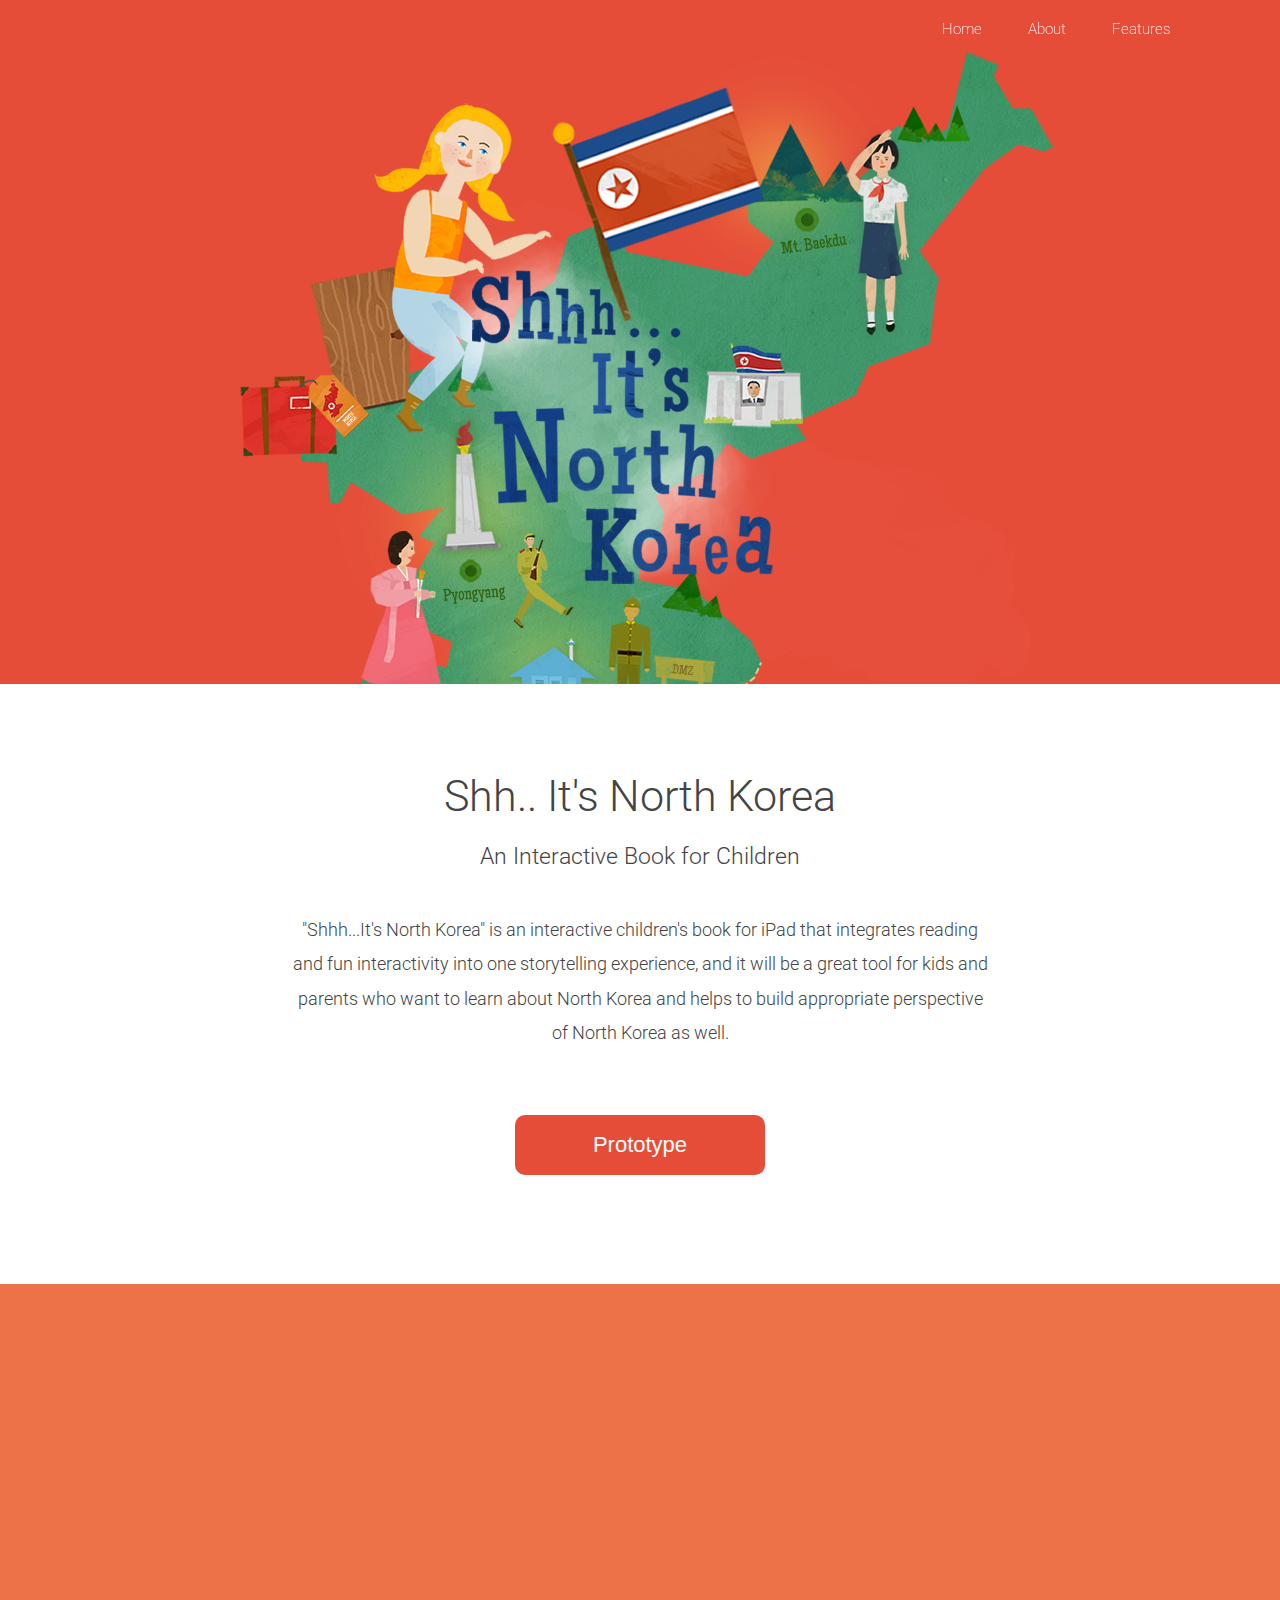
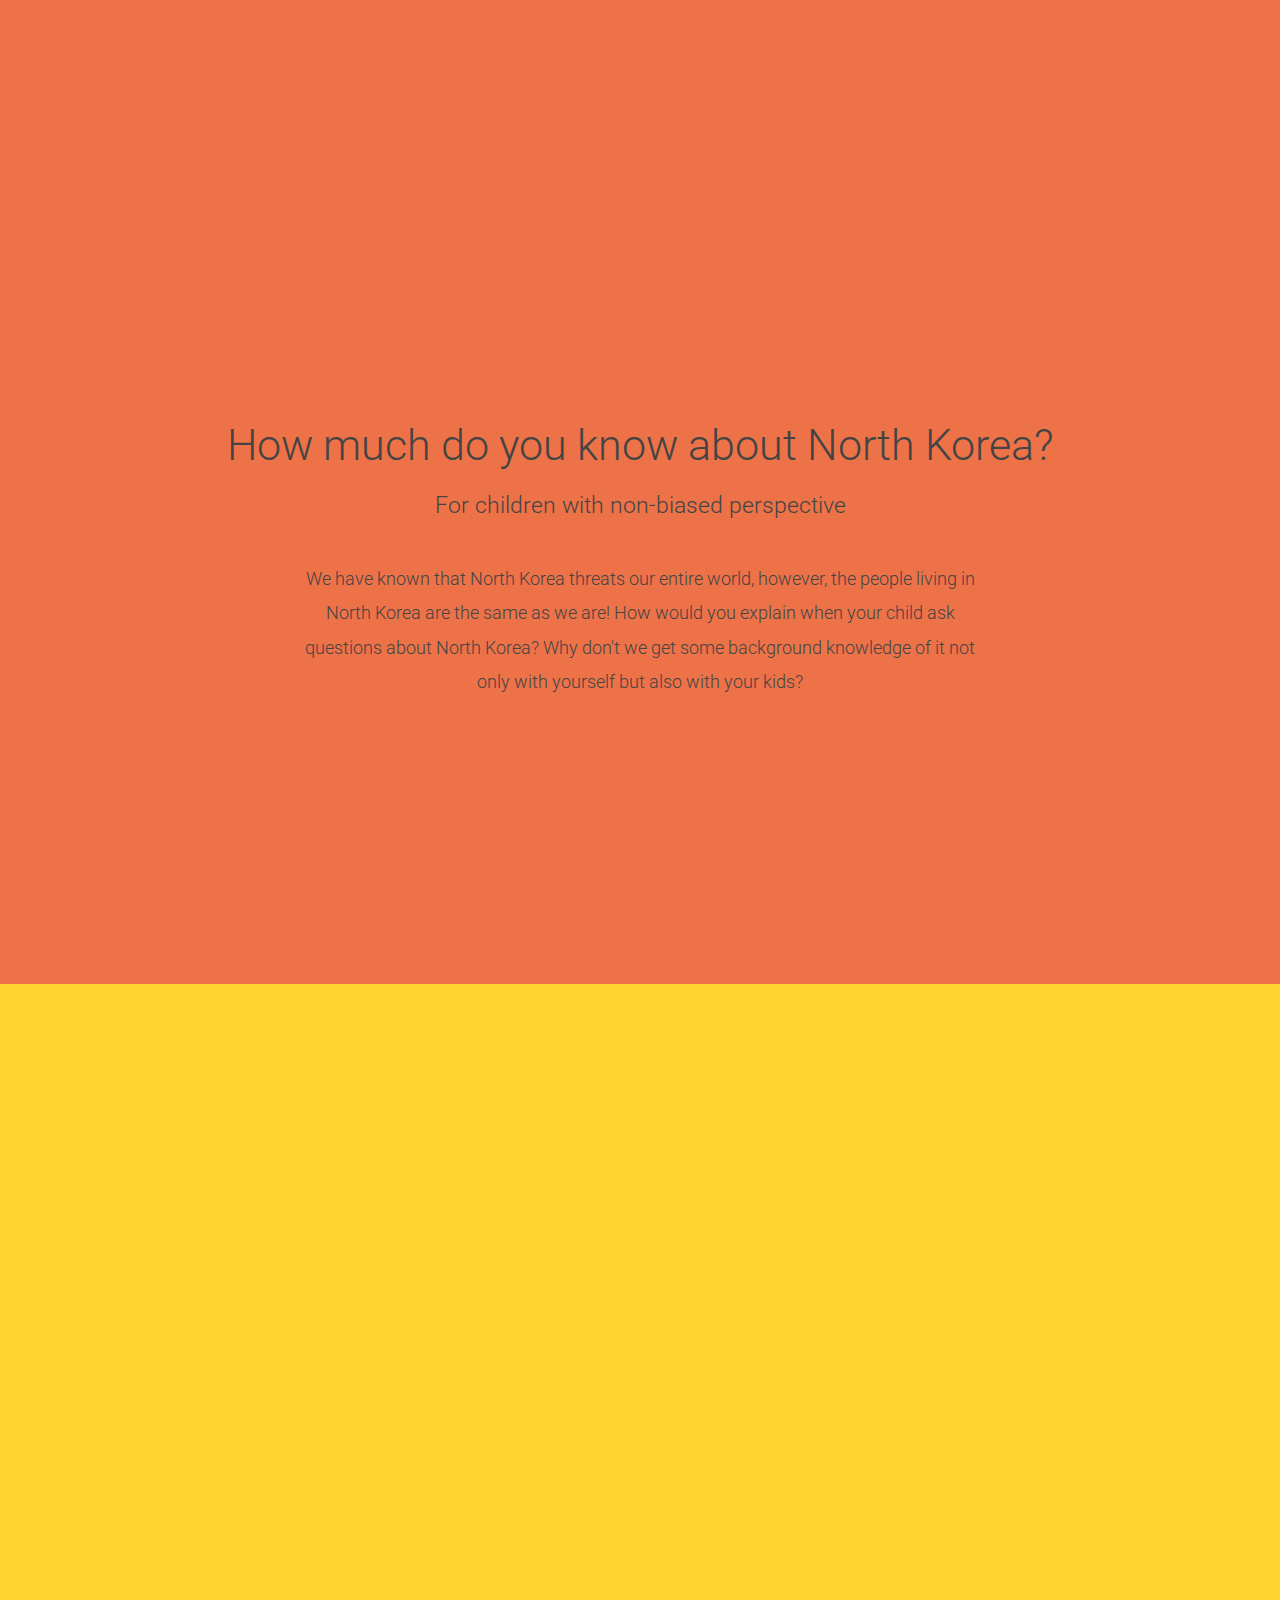
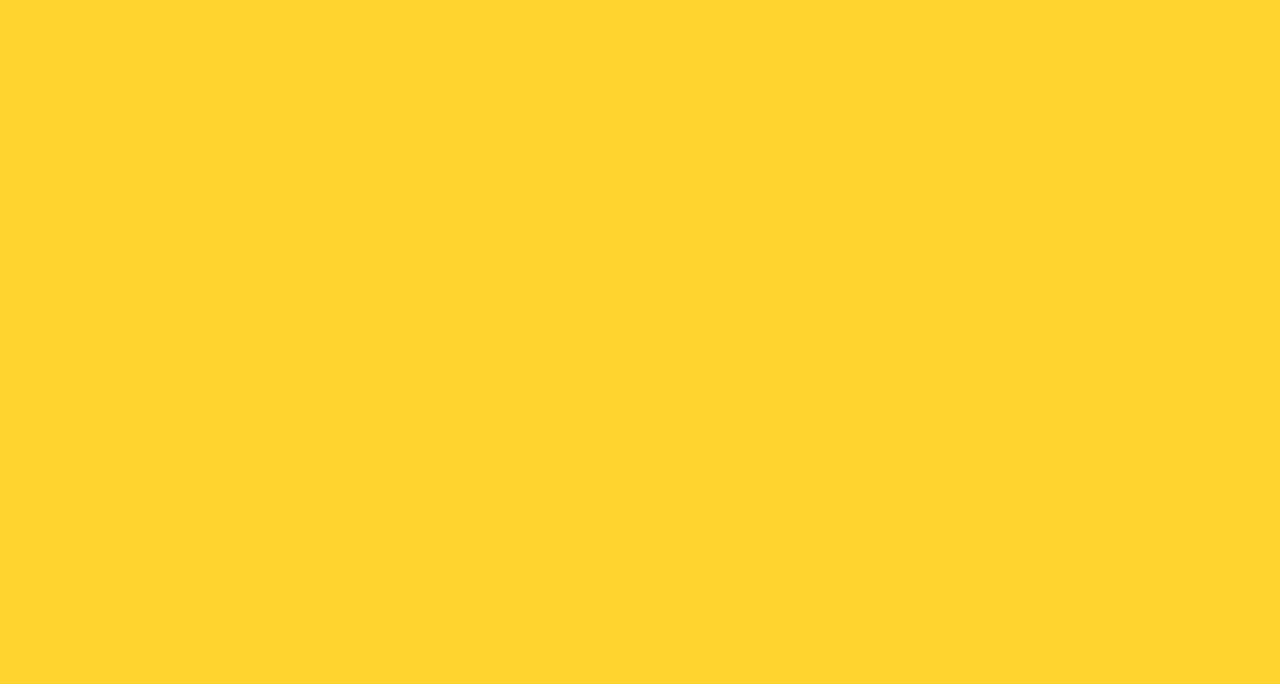
==== index.html @ fdc4f8d3 "Add files via upload" ====
<!doctype html>
<html>
<head>
<meta charset="UTF-8">
<title>Untitled Document</title>
<link rel="stylesheet" href="style.css">
<link href="https://fonts.googleapis.com/css?family=Roboto:100,200,300,400" rel="stylesheet">
<script type="text/javascript" src="jquery-1.10.2.min.js"></script>

<script type="text/javascript">
	$(function(){
		
			$(".mainnav").click(function(){
				event.preventDefault();
				
				var scroll = $($(this).attr("href")).offset().top - 0;
				 $("html, body").animate({scrollTop:scroll},1000);
				 //console.log($(this).attr("href"));
				 //console.log(  $($(this).attr("href")).offset().top );
				 
				 $(".mainnav").removeClass("selected");
				 $(this).addClass("selected");
					
				});//main nav function
				
			$(".returntotop").click(function(){
					event.preventDefault();
					$("html, body").animate({scrollTop:0},1000);
						
				$(".mainnav").removeClass("selected");
				$(".mainnav").eq(0).addClass("selected");
					});//end of return to top
				
		});//document ready function
		

</script>
</head>

<body>
<div id="wrapper">
			<nav>
            		<ul>	
                    	<li><a href="#page1" id="home" class="mainnav">Home</a></li>
                        <li><a href="#page2" class="mainnav">About</a></li>
                        <li><a href="#page3" class="mainnav">Features</a></li>
                    </ul>
            </nav>
          
            <div id="page1">
            <div class="maincontainer">
            	<img src="images/main.png">
	         </div><!--maincontainer-->
	         <div class="container">
					<p class="headline">Shh.. It's North Korea</p>
					<p class="subtitle">An Interactive Book for Children</p>
					<p class="content">
						"Shhh...It's North Korea" is an interactive children's book for iPad that integrates reading and fun interactivity into one storytelling experience, and it will be a great tool for kids and parents who want to learn about North Korea and helps to build appropriate perspective of North Korea as well.
					</p>
					<button class="button">
					<span>Prototype</span>
					</button>
			    </div><!--container-->
            </div><!--page1-->
            
            <div id="page2">
            <div class="maincontainer">
            </div><!--maincontainer-->
            <div class="container">
					<p class="headline">How much do you know about North Korea?</p>
					<p class="subtitle">For children with non-biased perspective</p>
					<p class="content">
						We have known that North Korea threats our entire world, however, the people living in North Korea are the same as we are! How would you explain when your child ask questions about North Korea?
						Why don't we get some background knowledge of it not only with yourself but also with your kids?
					</p>
			</div><!--container-->		
            </div><!--page2-->
       
            <div id="page3">
		    </div><!--page3-->
		    
		 
			

</div><!--wrapper-->

</body>
</html>
---- style.css ----
body{
	margin:0;
	padding:0;
	margin-top:-16px;
	font-family: 'Roboto', sans-serif;
	color:#444;

}
#page1{
	position:relative;
	width:100%;
	height:1300px;
	background-color:#FFF;
	padding:0px;
}
#page2{
	position:relative;
	width:100%;
	height:1300px;
	padding:0px;
}		
#page3{
	position:relative;
	max-width:100%;
	height:1300px;
	background-color:#FFD42E;
	padding:0px;
}	
nav{
	position:fixed;
	z-index: 100;
	top:15px;
	width:330px;
	height:30px;
	right:5%;	
}		
li{
 	display:inline;
 	float:left;
 	padding:8px; 
 	margin-right:10px;
 	margin-left:20px;
}
#home{
	margin-left:-12px;
}
li a{
	text-decoration:none; 
	color:#FFF;
	display:block;
	font-size:15px;
	font-weight:200; 
}
li a:hover{
	color:#333;
}
ul{
	margin-top:-3px;
	position:fixed;
}
.headline{
	font-size:43px;
	font-weight:300; 
	margin-bottom:0;
}
.subtitle{
	font-size:23px;
	margin-top:15px;
	margin-bottom:40px;
	font-weight:300; 
}
.maincontainer{	
	position:absolute;
	width:100%;
	height:700px;
	background-color:#E54D39; 
    margin: 0 auto;
}
.maincontainer img{
	max-width:850px;
	position:relative;
	bottom:-52px;
	display: block;
    margin-left: auto;
    margin-right: auto;
}
#page2 .maincontainer{
	background-color:#ed7248; 
	height:1300px;
	color:#222222;
}
.container{
	position:absolute;
	display:block;
	width:100%;
	bottom:8%;
	text-align:center; 
	margin-left:auto;
    margin-right:auto;
    line-height: 1.4;
	-webkit-animation: opac 1.5s;
    animation: opac 1.5s
}
#page2 .container{
	bottom:20%;
}
/*from universidad*/
@-webkit-keyframes opac {
    from {
        opacity: 0
    }
    to {
        opacity: 1
    }
}
@keyframes opac {
    from {
        opacity: 0
    }
    to {
        opacity: 1
    }
}
/*transition from universidad*/
.content{
	line-height:1.9;
	font-size:18px;
	font-weight:lighter;
	margin:0 auto;
	padding:0 auto;
	margin-top:30px;
	margin-bottom:25px;
	max-width:700px;
	font-weight:300; 
}
.button {
  display:inline-block;
  background-color:#E54D39;
  border-radius:10px;
  border:none;
  color:#FFFFFF;
  text-align:center;
  font-size:22px;
  padding:8px;
  width:250px;
  height:60px;
  cursor:pointer;
  margin:5px;
  margin-top:40px;
  font-weight:100; 
}
.button:hover {background-color:#CF4230}

/*hover from w3s*/

@media (max-width: 768px){
	.container{
	bottom:13%;
	}
	.content{ 
	margin-top:40px;
	max-width:550px;
	}
	.maincontainer{	
	position:absolute;
	width:100%;
	height:600px;
	}
	.maincontainer img{
	max-width:650px;
	position:relative;
	bottom:-104px;
	}

@media (max-width: 400px){
	.container{
	bottom:11%;
	max-width:350px;
	margin-left:20px;
	}
	.content{ 
	margin-top:40px;
	font-size:15px;
	}
	.maincontainer{	
	position:absolute;
	width:100%;
	height:400px;
	}
	.maincontainer img{
	max-width:400px;
	position:relative;
	bottom:-95px;
	}
	.headline{
	font-size:30px;
	margin-bottom:0;
	}
	.subtitle{
	font-size:20px;
	margin-bottom:40px; 
	}
	.button {
	margin-top:60px;
	width:330px;	
	}
	nav{
	border:none;
	border-bottom:solid white 1px; 
	margin-right:10px;
	}
	#page1, #page2, #page3{
	height:1000px;
	}
	li a{
	font-size:13px;	
	}	
	
}
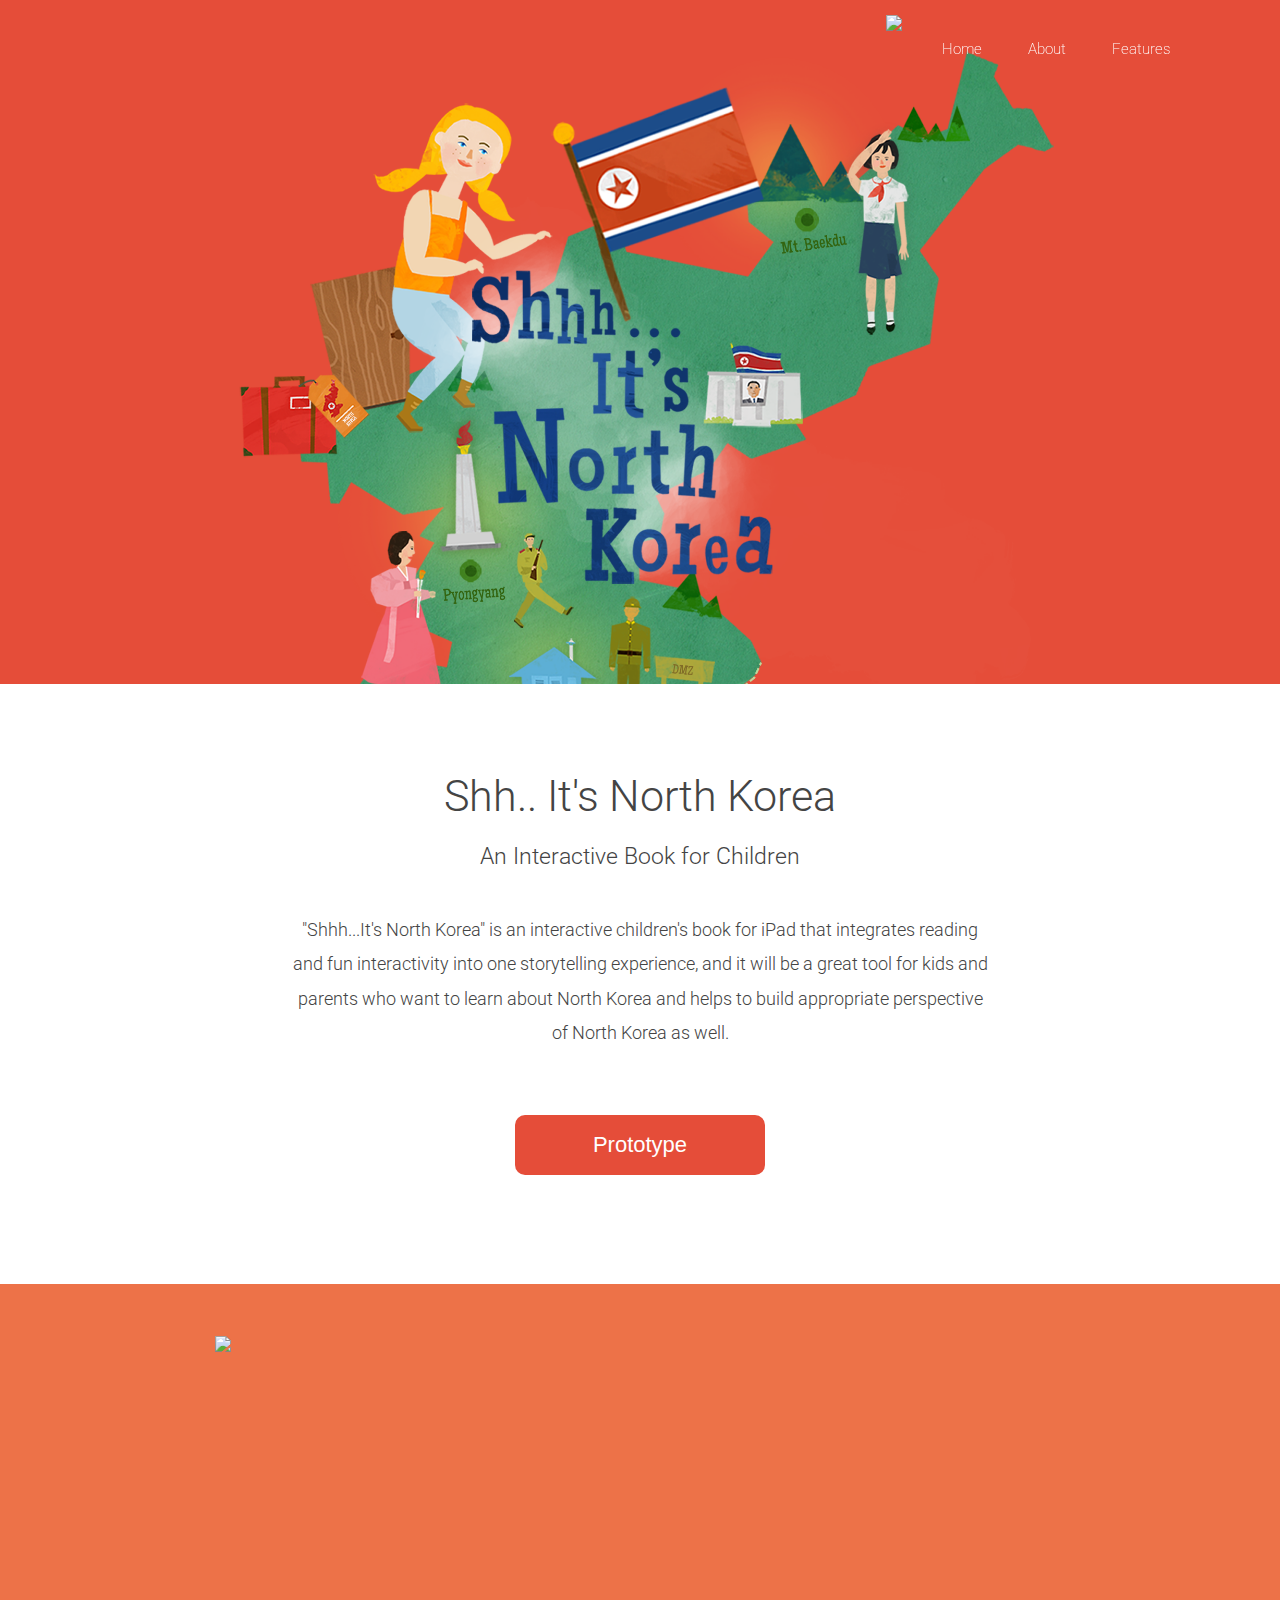
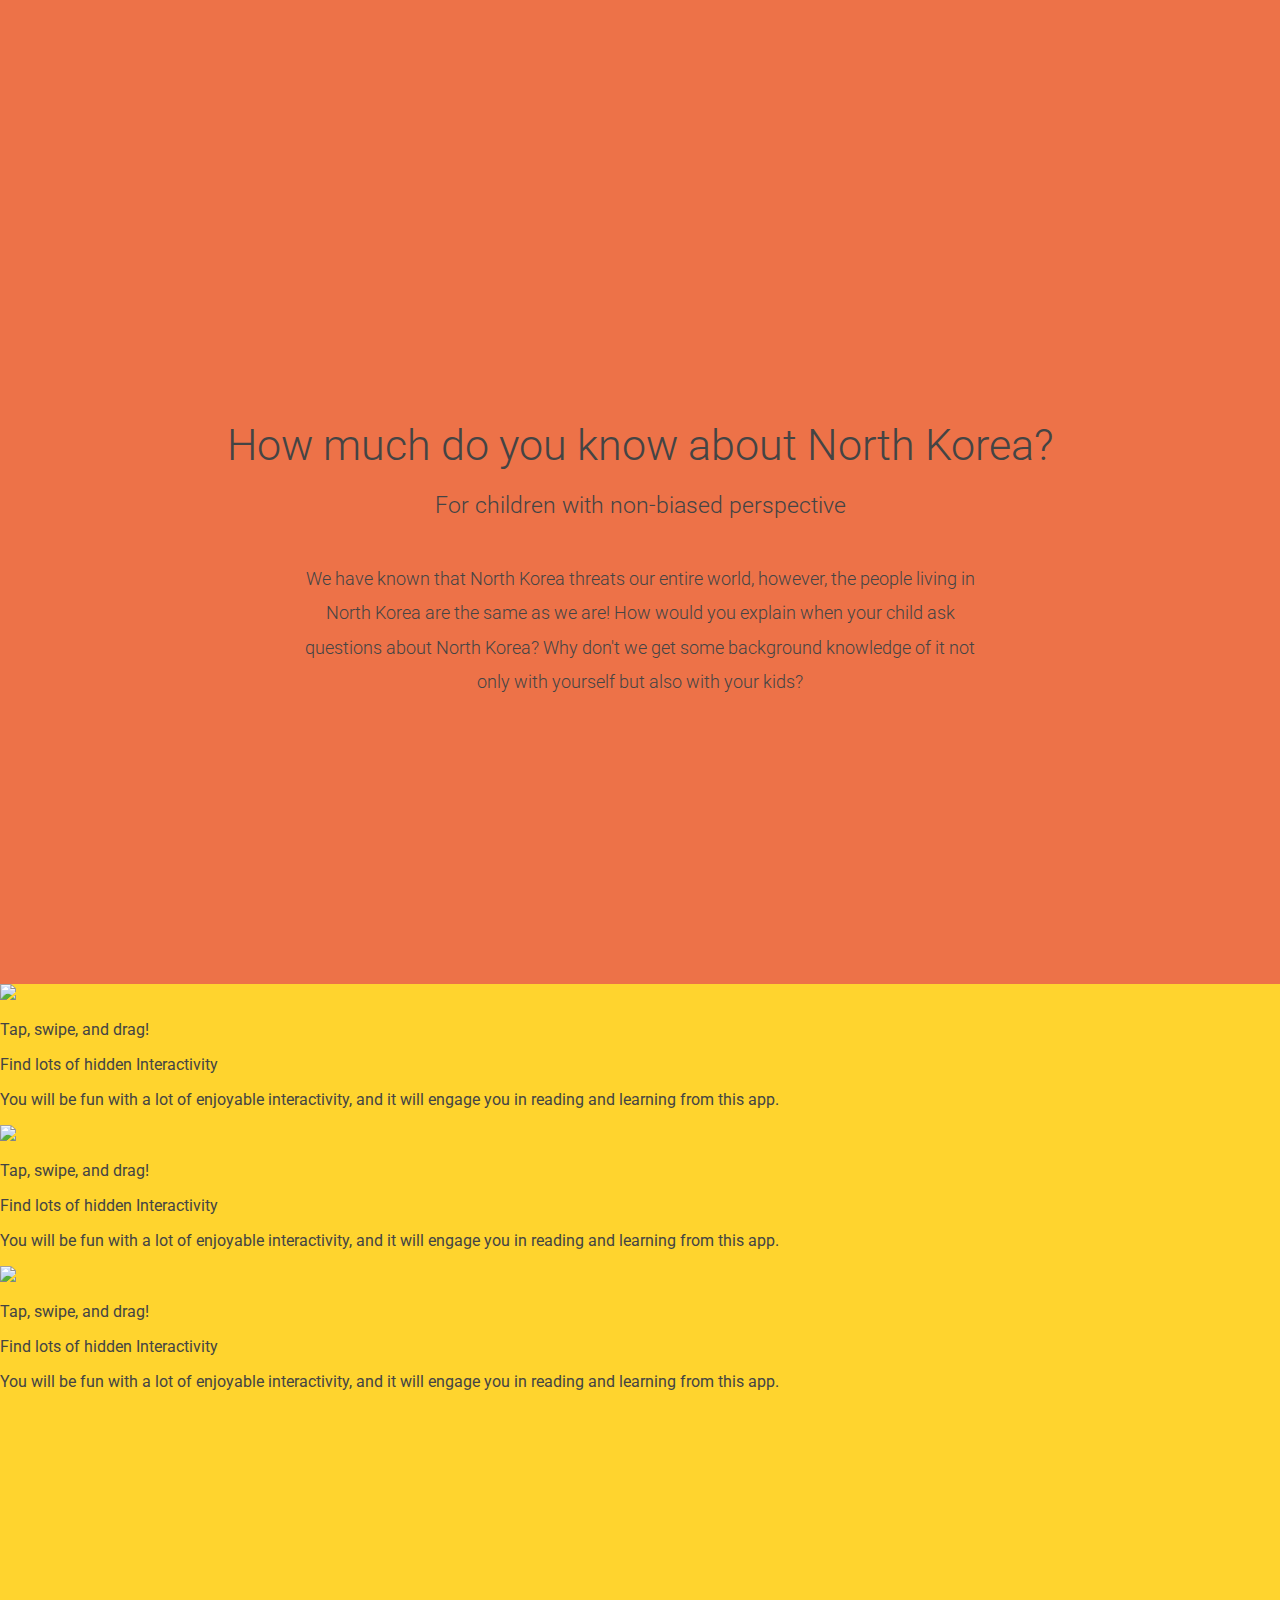
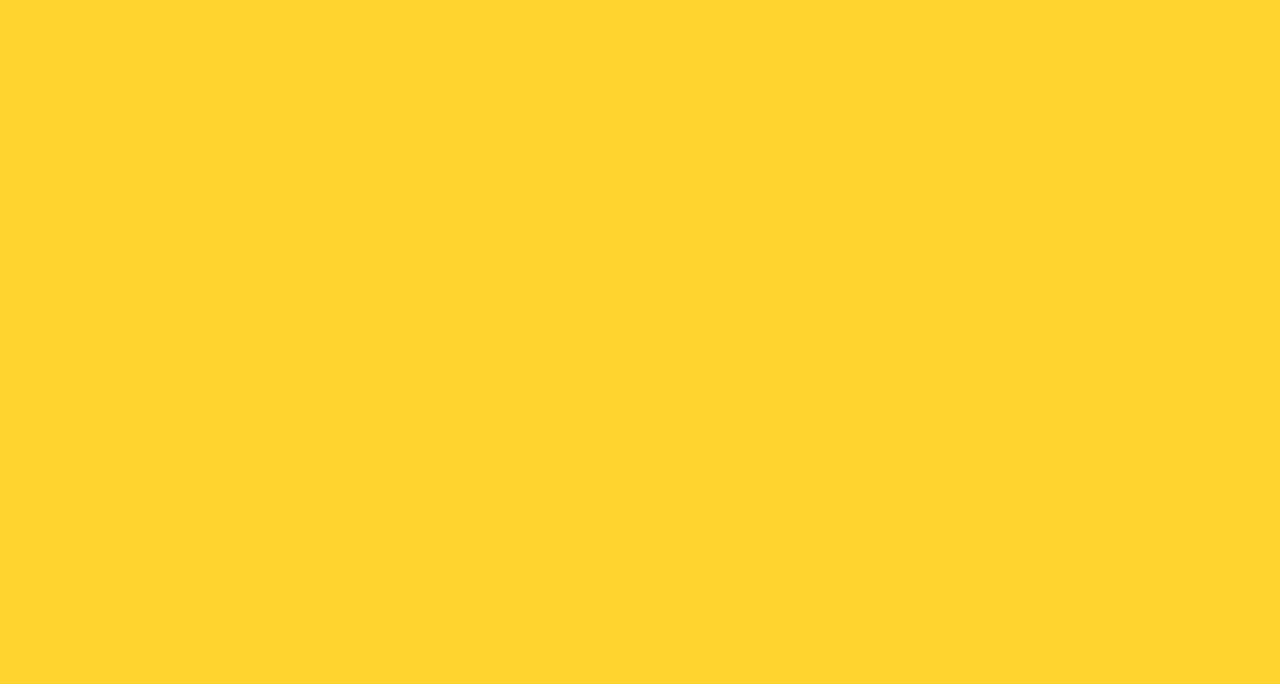
==== commit b3bdc181: "Update" ====
--- a/index.html
+++ b/index.html
@@ -2,49 +2,27 @@
 <html>
 <head>
 <meta charset="UTF-8">
-<title>Untitled Document</title>
+<title>Shh..It's North Korea</title>
 <link rel="stylesheet" href="style.css">
 <link href="https://fonts.googleapis.com/css?family=Roboto:100,200,300,400" rel="stylesheet">
-<script type="text/javascript" src="jquery-1.10.2.min.js"></script>
-
-<script type="text/javascript">
-	$(function(){
-		
-			$(".mainnav").click(function(){
-				event.preventDefault();
-				
-				var scroll = $($(this).attr("href")).offset().top - 0;
-				 $("html, body").animate({scrollTop:scroll},1000);
-				 //console.log($(this).attr("href"));
-				 //console.log(  $($(this).attr("href")).offset().top );
-				 
-				 $(".mainnav").removeClass("selected");
-				 $(this).addClass("selected");
-					
-				});//main nav function
-				
-			$(".returntotop").click(function(){
-					event.preventDefault();
-					$("html, body").animate({scrollTop:0},1000);
-						
-				$(".mainnav").removeClass("selected");
-				$(".mainnav").eq(0).addClass("selected");
-					});//end of return to top
-				
-		});//document ready function
-		
-
-</script>
+<script type="text/javascript" src="jquery-1.10.2.min.js"></script>	
+<script type="text/javascript" src="script.js"></script>
 </head>
 
 <body>
 <div id="wrapper">
-			<nav>
+
+			<nav>	
+			<div id="logo">
+				<img src="logo-test.png">
+			</div><!--logo-->
+			<div id="ul">		
             		<ul>	
                     	<li><a href="#page1" id="home" class="mainnav">Home</a></li>
                         <li><a href="#page2" class="mainnav">About</a></li>
                         <li><a href="#page3" class="mainnav">Features</a></li>
                     </ul>
+            </div><!--ul-->        
             </nav>
           
             <div id="page1">
@@ -65,8 +43,9 @@
             
             <div id="page2">
             <div class="maincontainer">
+            	<img id="video-img"src="video-placeholder.png">
             </div><!--maincontainer-->
-            <div class="container">
+            <div id="page2-container" class="container">
 					<p class="headline">How much do you know about North Korea?</p>
 					<p class="subtitle">For children with non-biased perspective</p>
 					<p class="content">
@@ -77,6 +56,44 @@
             </div><!--page2-->
        
             <div id="page3">
+            <div class="container-col">
+            	<div class="leftcol">
+            		<img class="ipad-img" src="ipad_1.png">
+            	</div><!--leftcol-->
+            	<div class="rightcol">
+            		<p class="page-head">Tap, swipe, and drag!</p>	
+            		<p class="page-sub">Find lots of hidden Interactivity</p>
+            		<p class="page-p">
+						You will be fun with a lot of enjoyable interactivity, and it will engage you in reading and learning from this app.  
+					</p>
+            	</div><!--rightcol-->
+            	</div><!--container-col-->
+
+            	  <div class="container-col">
+            	<div class="leftcol">
+            		<img class="ipad-img" src="ipad_1.png">
+            	</div><!--leftcol-->
+            	<div class="rightcol">
+            		<p class="page-head">Tap, swipe, and drag!</p>	
+            		<p class="page-sub">Find lots of hidden Interactivity</p>
+            		<p class="page-p">
+						You will be fun with a lot of enjoyable interactivity, and it will engage you in reading and learning from this app.  
+					</p>
+            	</div><!--rightcol-->
+            	</div><!--container-col-->
+
+            	<div class="container-col">
+            	<div class="leftcol">
+            		<img class="ipad-img" src="ipad_1.png">
+            	</div><!--leftcol-->
+            	<div class="rightcol">
+            		<p class="page-head">Tap, swipe, and drag!</p>	
+            		<p class="page-sub">Find lots of hidden Interactivity</p>
+            		<p class="page-p">
+						You will be fun with a lot of enjoyable interactivity, and it will engage you in reading and learning from this app.  
+					</p>
+            	</div><!--rightcol-->
+            	</div><!--container-col-->	
 		    </div><!--page3-->
 		    
 		 
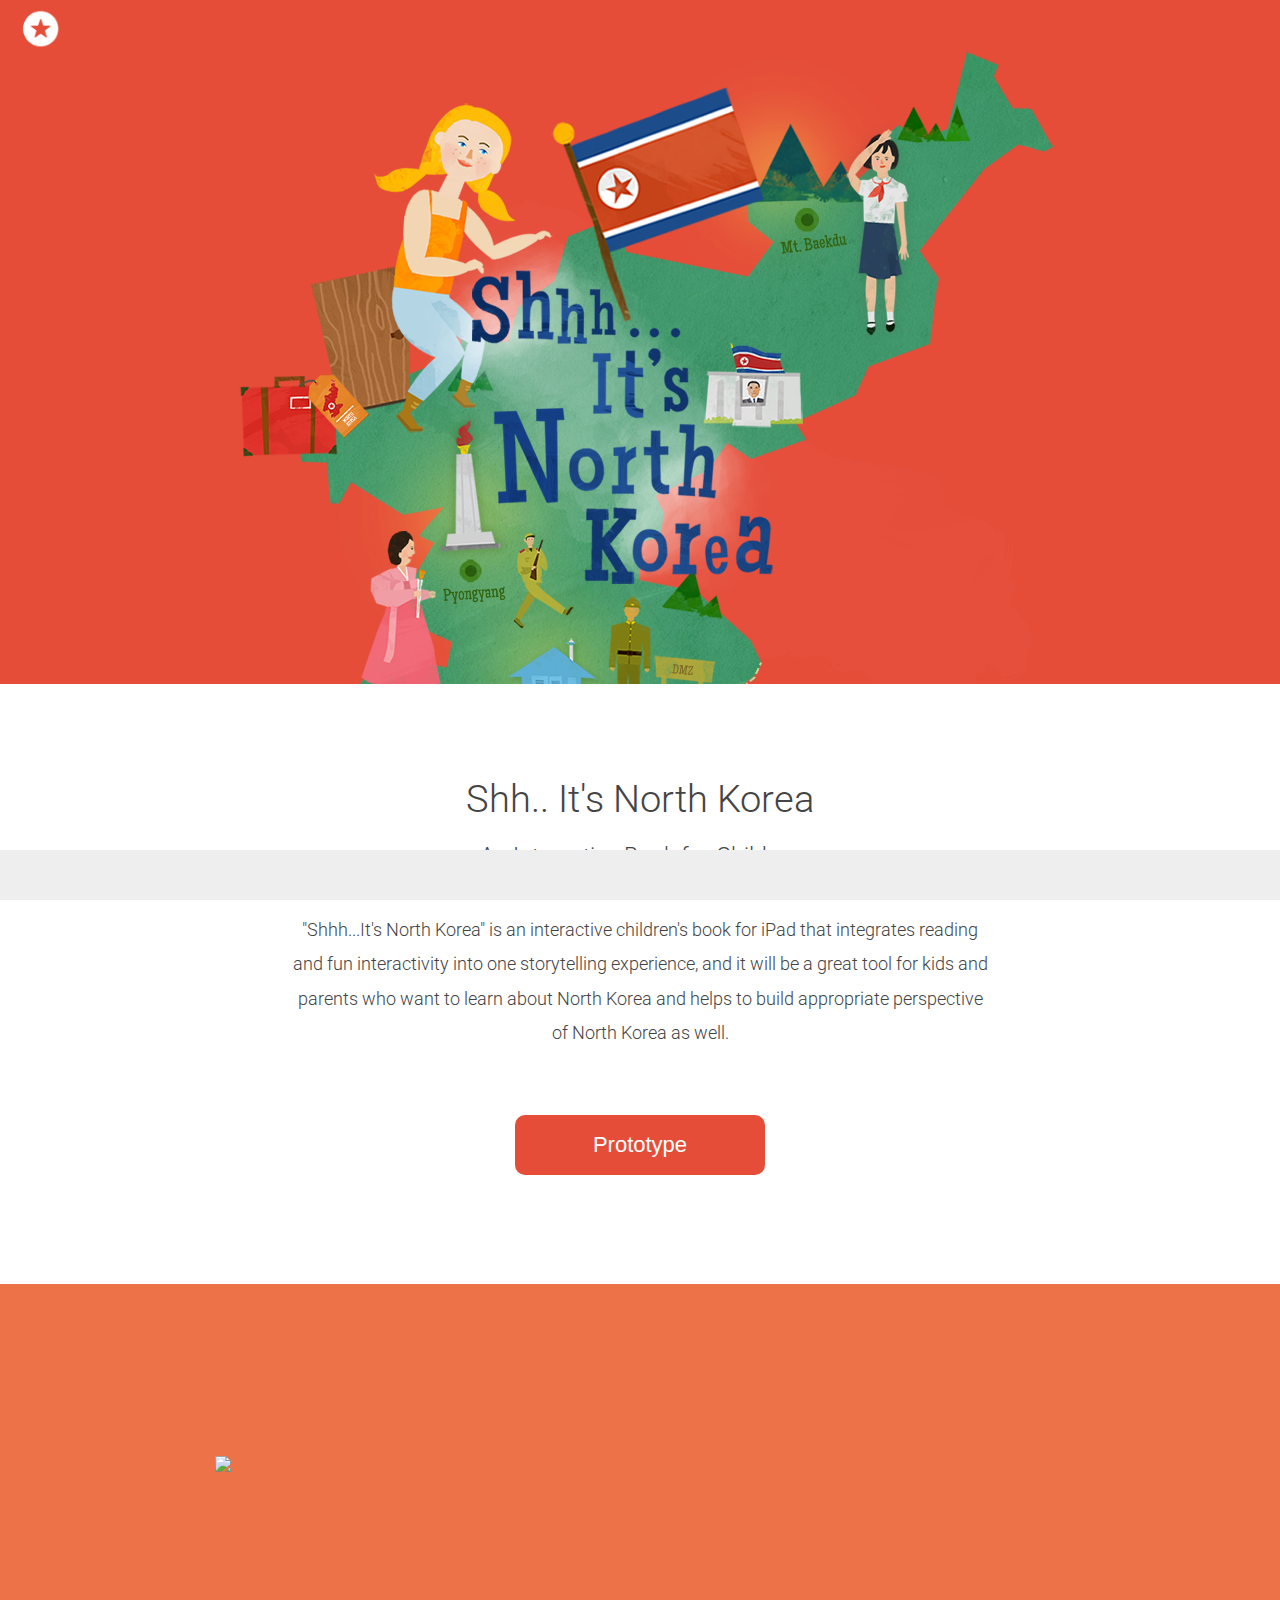
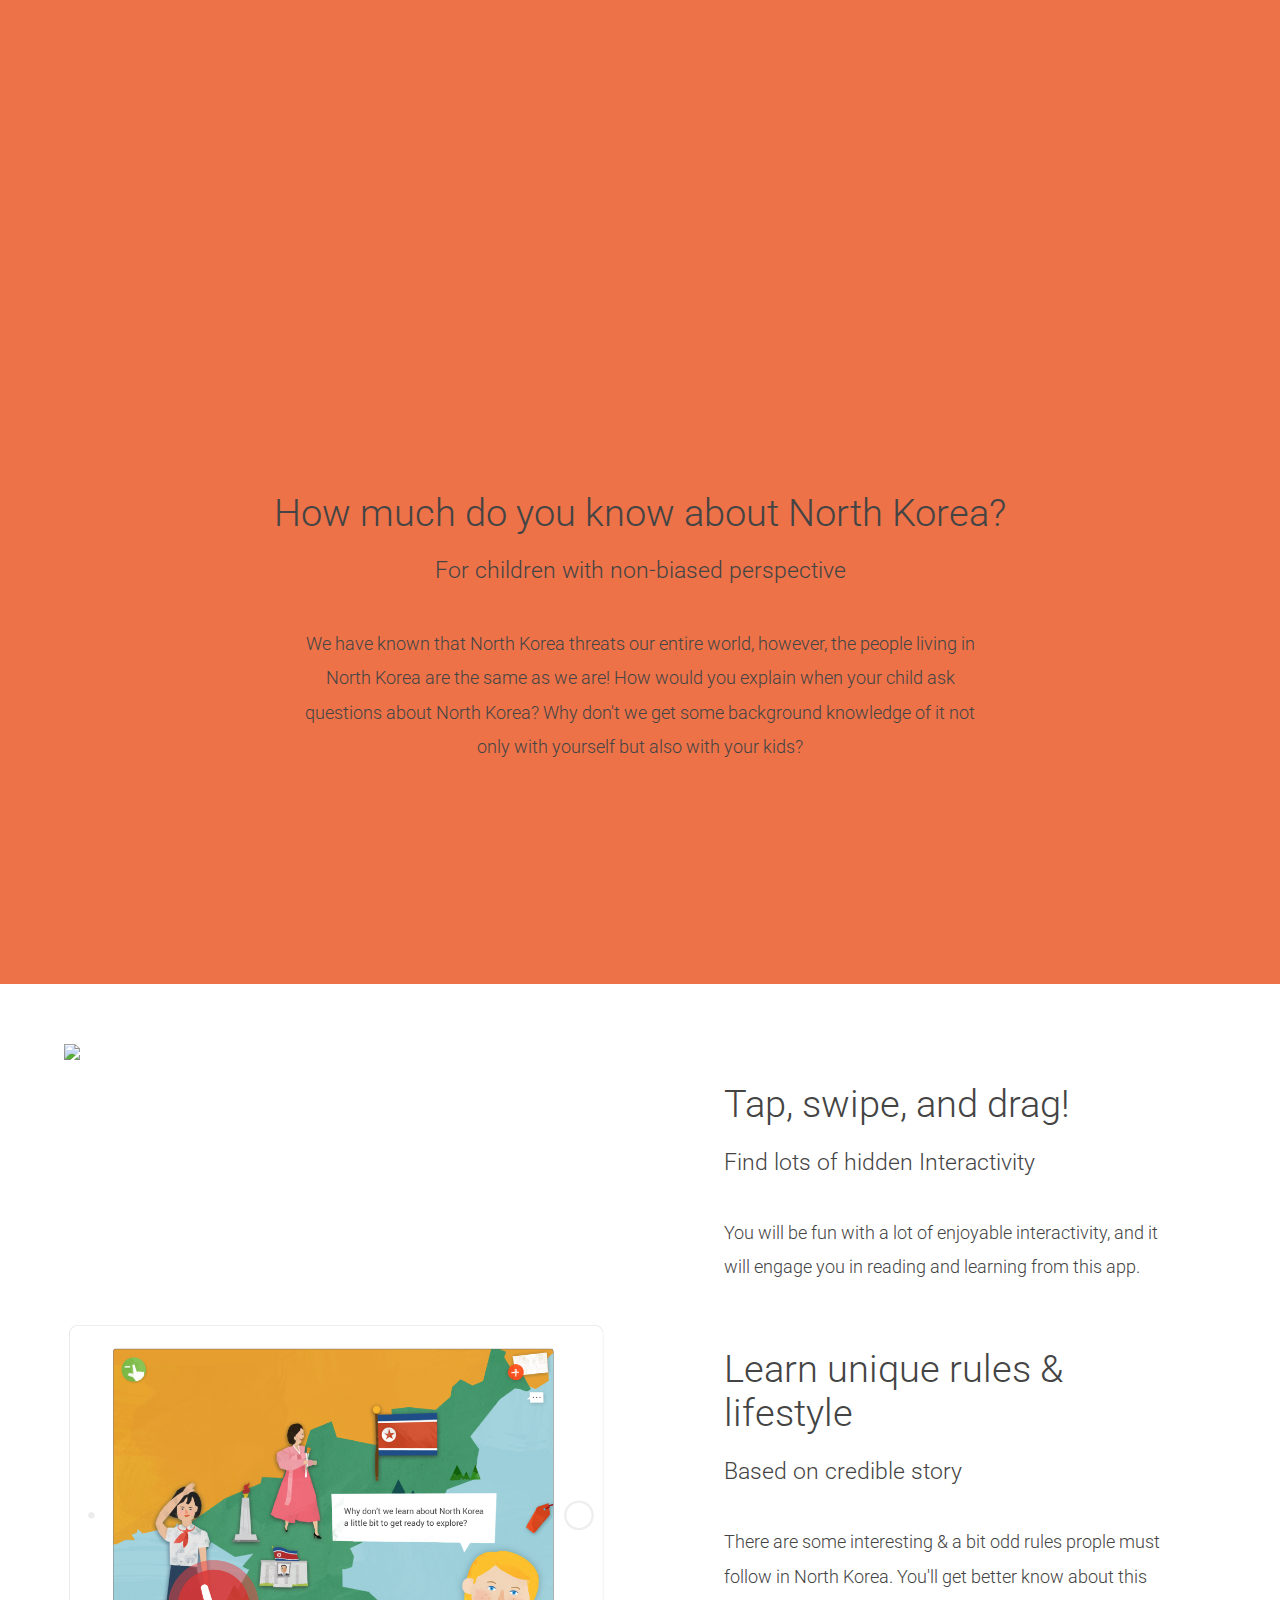
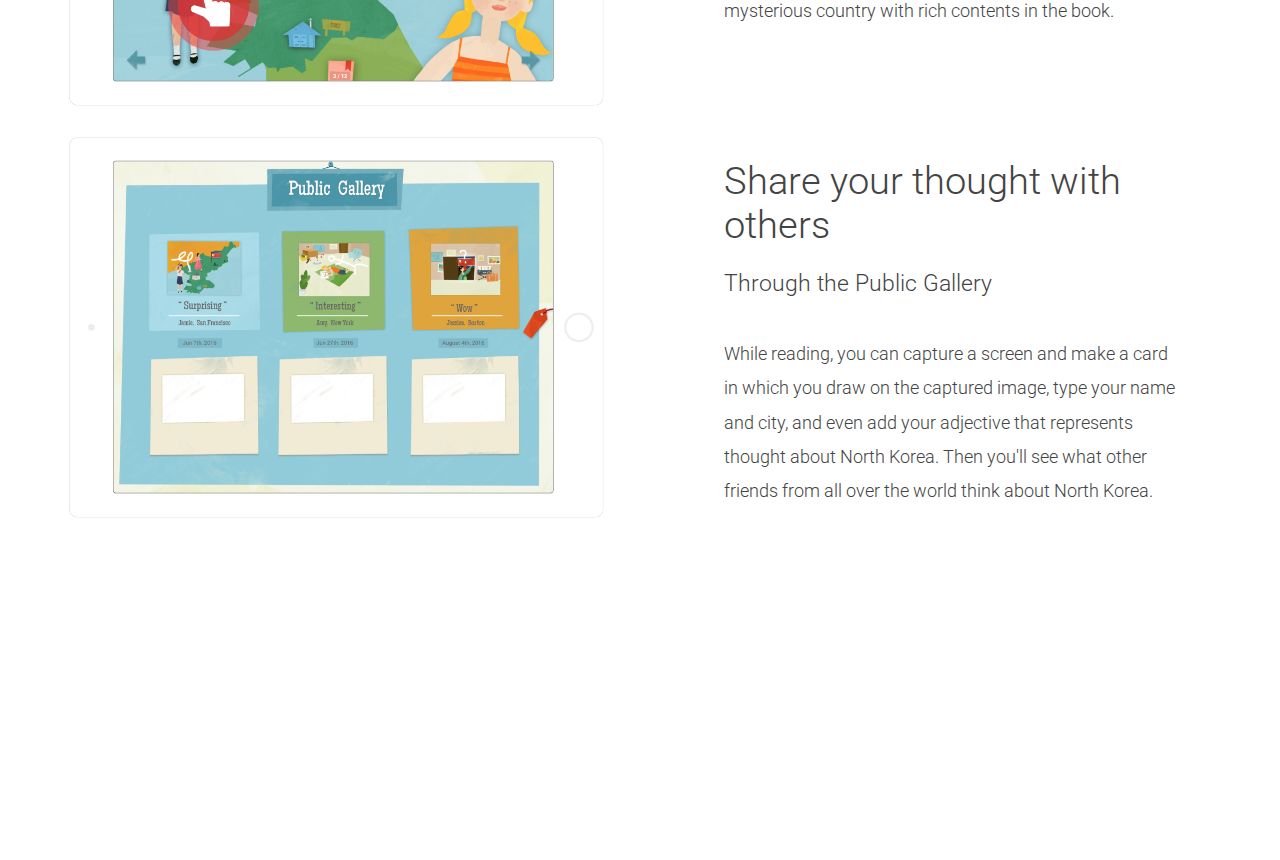
==== commit 140f14b3: "Update HTML & CSS" ====
--- a/index.html
+++ b/index.html
@@ -11,10 +11,9 @@
 
 <body>
 <div id="wrapper">
-
 			<nav>	
 			<div id="logo">
-				<img src="logo-test.png">
+				<img src="images/logo-test.png">
 			</div><!--logo-->
 			<div id="ul">		
             		<ul>	
@@ -43,7 +42,7 @@
             
             <div id="page2">
             <div class="maincontainer">
-            	<img id="video-img"src="video-placeholder.png">
+            	<img id="video-img"src="images/video-placeholder.png">
             </div><!--maincontainer-->
             <div id="page2-container" class="container">
 					<p class="headline">How much do you know about North Korea?</p>
@@ -58,7 +57,7 @@
             <div id="page3">
             <div class="container-col">
             	<div class="leftcol">
-            		<img class="ipad-img" src="ipad_1.png">
+            		<img class="ipad-img" src="images/ipad_1.png">
             	</div><!--leftcol-->
             	<div class="rightcol">
             		<p class="page-head">Tap, swipe, and drag!</p>	
@@ -71,31 +70,33 @@
 
             	  <div class="container-col">
             	<div class="leftcol">
-            		<img class="ipad-img" src="ipad_1.png">
+            		<img class="ipad-img" src="images/ipad_2.png">
             	</div><!--leftcol-->
             	<div class="rightcol">
-            		<p class="page-head">Tap, swipe, and drag!</p>	
-            		<p class="page-sub">Find lots of hidden Interactivity</p>
+            		<p class="page-head">Learn unique rules &amp; lifestyle</p>	
+            		<p class="page-sub">Based on credible story</p>
             		<p class="page-p">
-						You will be fun with a lot of enjoyable interactivity, and it will engage you in reading and learning from this app.  
+						There are some interesting &amp; a bit odd rules prople must follow in North Korea. You'll get better know about this mysterious country with rich contents in the book.     
 					</p>
             	</div><!--rightcol-->
             	</div><!--container-col-->
 
             	<div class="container-col">
             	<div class="leftcol">
-            		<img class="ipad-img" src="ipad_1.png">
+            		<img class="ipad-img" src="images/ipad_3.png">
             	</div><!--leftcol-->
             	<div class="rightcol">
-            		<p class="page-head">Tap, swipe, and drag!</p>	
-            		<p class="page-sub">Find lots of hidden Interactivity</p>
+            		<p class="page-head">Share your thought with others</p>	
+            		<p class="page-sub">Through the Public Gallery</p>
             		<p class="page-p">
-						You will be fun with a lot of enjoyable interactivity, and it will engage you in reading and learning from this app.  
+						While reading, you can capture a screen and make a card in which you draw on the captured image, type your name and city, and even add your adjective that represents thought about North Korea. Then you'll see what other friends from all over the world think about North Korea.   
 					</p>
             	</div><!--rightcol-->
             	</div><!--container-col-->	
 		    </div><!--page3-->
 		    
+            <footer>
+            </footer>
 		 
 			
 
--- a/style.css
+++ b/style.css
@@ -22,44 +22,58 @@
 #page3{
 	position:relative;
 	max-width:100%;
-	height:1300px;
-	background-color:#FFD42E;
+	height:1400px;
 	padding:0px;
+}
+footer{
+	width:100%;
+	height:50px;
+	position:fixed;
+	bottom:0;
+	right:0;
+	left:0;
+	display:block;
+	background-color:#eeeeee;
 }	
 nav{
 	position:fixed;
 	z-index: 100;
-	top:15px;
-	width:330px;
-	height:30px;
-	right:5%;	
+	top:0px;
+	width:100%;
+	height:60px;
 }		
 li{
- 	display:inline;
  	float:left;
- 	padding:8px; 
- 	margin-right:10px;
- 	margin-left:20px;
-}
-#home{
-	margin-left:-12px;
+ 	margin-right:20px; 
+ 	display: table-cell;
+	width: 25%;
+	text-align: center;
 }
 li a{
 	text-decoration:none; 
 	color:#FFF;
-	display:block;
-	font-size:15px;
+	font-size:18px;
 	font-weight:200; 
 }
 li a:hover{
 	color:#333;
 }
 ul{
-	margin-top:-3px;
+	width:400px;
+	float:right;
+	display:table;
+	margin-top:15px;
+}
+#ul{
+	background-color:#E54D39;
 	position:fixed;
+	z-index: 100;
+	top:0px;
+	width:100%;
+	height:60px;
 }
 .headline{
-	font-size:43px;
+	font-size:38px;
 	font-weight:300; 
 	margin-bottom:0;
 }
@@ -102,8 +116,9 @@
     animation: opac 1.5s
 }
 #page2 .container{
-	bottom:20%;
-}
+	bottom:15%;
+}
+
 /*from universidad*/
 @-webkit-keyframes opac {
     from {
@@ -122,6 +137,8 @@
     }
 }
 /*transition from universidad*/
+
+
 .content{
 	line-height:1.9;
 	font-size:18px;
@@ -150,72 +167,294 @@
   font-weight:100; 
 }
 .button:hover {background-color:#CF4230}
-
 /*hover from w3s*/
 
+#logo{
+	position:relative;
+	width:100px;
+	height:60px;
+	top:10px;
+	left:20px;
+}
+#logo img{
+	position:absolute;
+	width:40px;
+	height:auto;
+	z-index:1000; 
+}
+#video-img{
+	margin-top:120px;
+}
+.container-col{
+	width:90%;
+	height:auto;
+	margin:0 auto; 
+	margin-top:60px;
+	max-width:1200px;
+}
+.rightcol{
+	width:40%;
+	height:auto;
+	float:left;
+	margin-top:0px;
+	margin-left:-20px;
+}
+.leftcol{
+	width:59%;
+	height:auto;
+	float:left;
+	margin-right:0;
+}
+.page-p{
+	line-height:1.9;
+	font-size:18px;
+	font-weight:lighter;
+	margin-bottom:25px;
+	max-width:700px;
+	font-weight:300; 
+}
+.page-head{
+	font-size:38px;
+	font-weight:300;
+	margin-bottom:0;
+}
+.page-sub{
+	font-size:23px;
+	margin-bottom:40px;
+	font-weight:300; 
+}
+.ipad-img{
+	width:80%;
+	height:auto;
+	margin-top:0;
+}
+
+
+@media (max-width: 1170px){
+.rightcol{
+	width:40%;
+	margin-left:40px;
+	min-height:370px;
+}
+.leftcol{
+	width:50%;
+	min-height:370px;
+}
+.ipad-img{
+	width:480px;
+	height:auto;
+	margin-top:0;
+}
+.page-head{
+	font-size:33px;
+	font-weight:300;
+	margin-bottom:0;
+}
+.page-sub{
+	font-size:20px;
+	margin-bottom:40px;
+	font-weight:300; 
+}
+.page-p{
+	line-height:1.9;
+	font-size:16px;
+	margin-bottom:25px;
+	max-width:500px;
+}
+@media (max-width: 950px){
+#video-img{
+	width:800px;
+}
+.ipad-img{
+	width:100%;
+}
+.rightcol{
+	width:53%;
+}
+.leftcol{
+	width:40%;
+}	
+}
+	
 @media (max-width: 768px){
-	.container{
-	bottom:13%;
-	}
-	.content{ 
+.container{
+	bottom:6%;
+}
+.content{ 
 	margin-top:40px;
 	max-width:550px;
-	}
-	.maincontainer{	
+}
+.maincontainer{	
 	position:absolute;
 	width:100%;
 	height:600px;
-	}
-	.maincontainer img{
+}
+.maincontainer img{
 	max-width:650px;
 	position:relative;
 	bottom:-104px;
-	}
+}
+.headline{
+	font-size:33px;
+}
+.subtitle{
+	font-size:20px;
+}
+.content{
+	font-size:16px;
+}
+#page1, #page2{
+	height:1100px;
+}
+#page3{
+	height:2400px;
+}
+.container-col{
+	width:80%;
+	margin-top:0px;
+	text-align:center; 
+}
+.rightcol{
+	width:100%;
+	float:none;
+	min-height:240px;
+	padding:0px;
+	margin-left:20px;
+}
+.leftcol{
+	width:100%;
+	float:none;
+	min-height:240px;
+}
+.page-p{
+	max-width:560px;
+	font-weight:300; 
+}
+.page-head{
+	font-size:33px;
+	font-weight:300;
+	margin-bottom:0;
+}
+.page-sub{
+	font-size:20px;
+	margin-bottom:40px;
+	font-weight:300; 
+}
+.ipad-img{
+	width:100%;
+	height:auto;
+	margin-top:0;
+}
+#page2 .maincontainer{
+	height:1000px;
+}
+
+}
 
 @media (max-width: 400px){
-	.container{
+.container{
 	bottom:11%;
 	max-width:350px;
 	margin-left:20px;
-	}
-	.content{ 
+}
+.content{ 
 	margin-top:40px;
 	font-size:15px;
-	}
-	.maincontainer{	
+}
+.maincontainer{	
 	position:absolute;
 	width:100%;
 	height:400px;
-	}
-	.maincontainer img{
+}
+.maincontainer img{
 	max-width:400px;
 	position:relative;
 	bottom:-95px;
-	}
-	.headline{
+}
+.headline{
 	font-size:30px;
 	margin-bottom:0;
-	}
-	.subtitle{
-	font-size:20px;
+}
+.subtitle{
+	font-size:18px;
 	margin-bottom:40px; 
-	}
-	.button {
+}
+.button {
 	margin-top:60px;
 	width:330px;	
-	}
-	nav{
-	border:none;
-	border-bottom:solid white 1px; 
-	margin-right:10px;
-	}
-	#page1, #page2, #page3{
+}
+#page1{
 	height:1000px;
-	}
-	li a{
-	font-size:13px;	
-	}	
-	
-}
-
-
+}
+#page3{
+	height:1850px;
+}
+ul{
+	width:350px;
+	margin-left:35px;
+	float:none;
+}
+li{
+ 	margin-right:30px;
+ 	margin-top:3px; 
+	width:20%;
+}
+li a{
+	font-size:16px;
+}	
+#video-img{
+	margin-top:20px;
+	width:350px;
+}
+.ipad-img{
+	width:100%;
+}
+.rightcol{
+	width:100%;
+	margin:0;
+	height:auto;
+}
+.leftcol{
+	width:100%;
+	margin:0;
+	height:auto;
+}
+#page2{
+	height:800px;
+}
+#page2 .container{
+	bottom:50px;
+}
+#page2 .maincontainer{
+	height:800px;
+}
+.container-col{
+	width:80%;
+	height:auto; 
+	margin-top:60px;
+}
+#logo img{
+	width:30px;
+	padding:5px;
+}
+.page-p{
+	font-size:15px;
+}
+.page-head{
+	font-size:30px;
+	margin-bottom:0;
+}
+.page-sub{
+	font-size:18px;
+	margin-bottom:30px;
+	font-weight:300; 
+}
+.rightcol{
+	min-height:190px;
+}
+.leftcol{
+	min-height:190px;
+}
+}
+
+
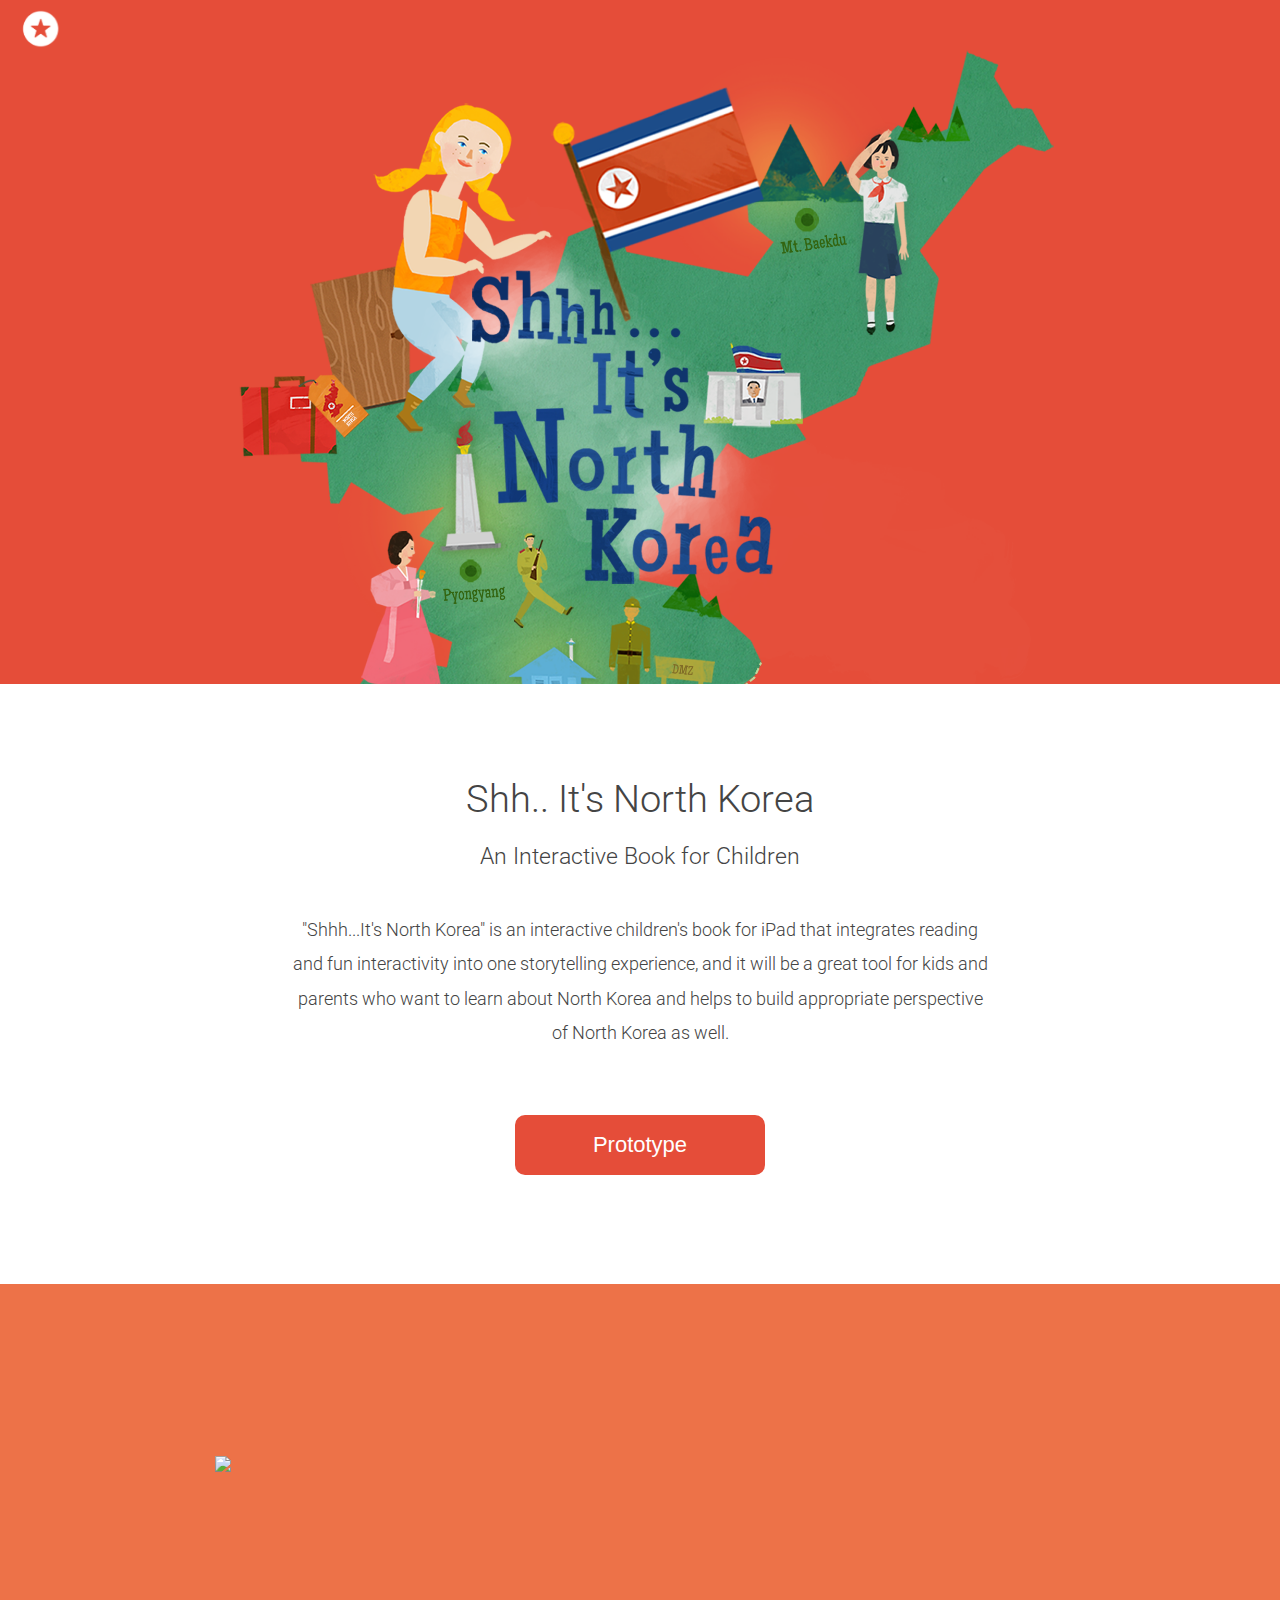
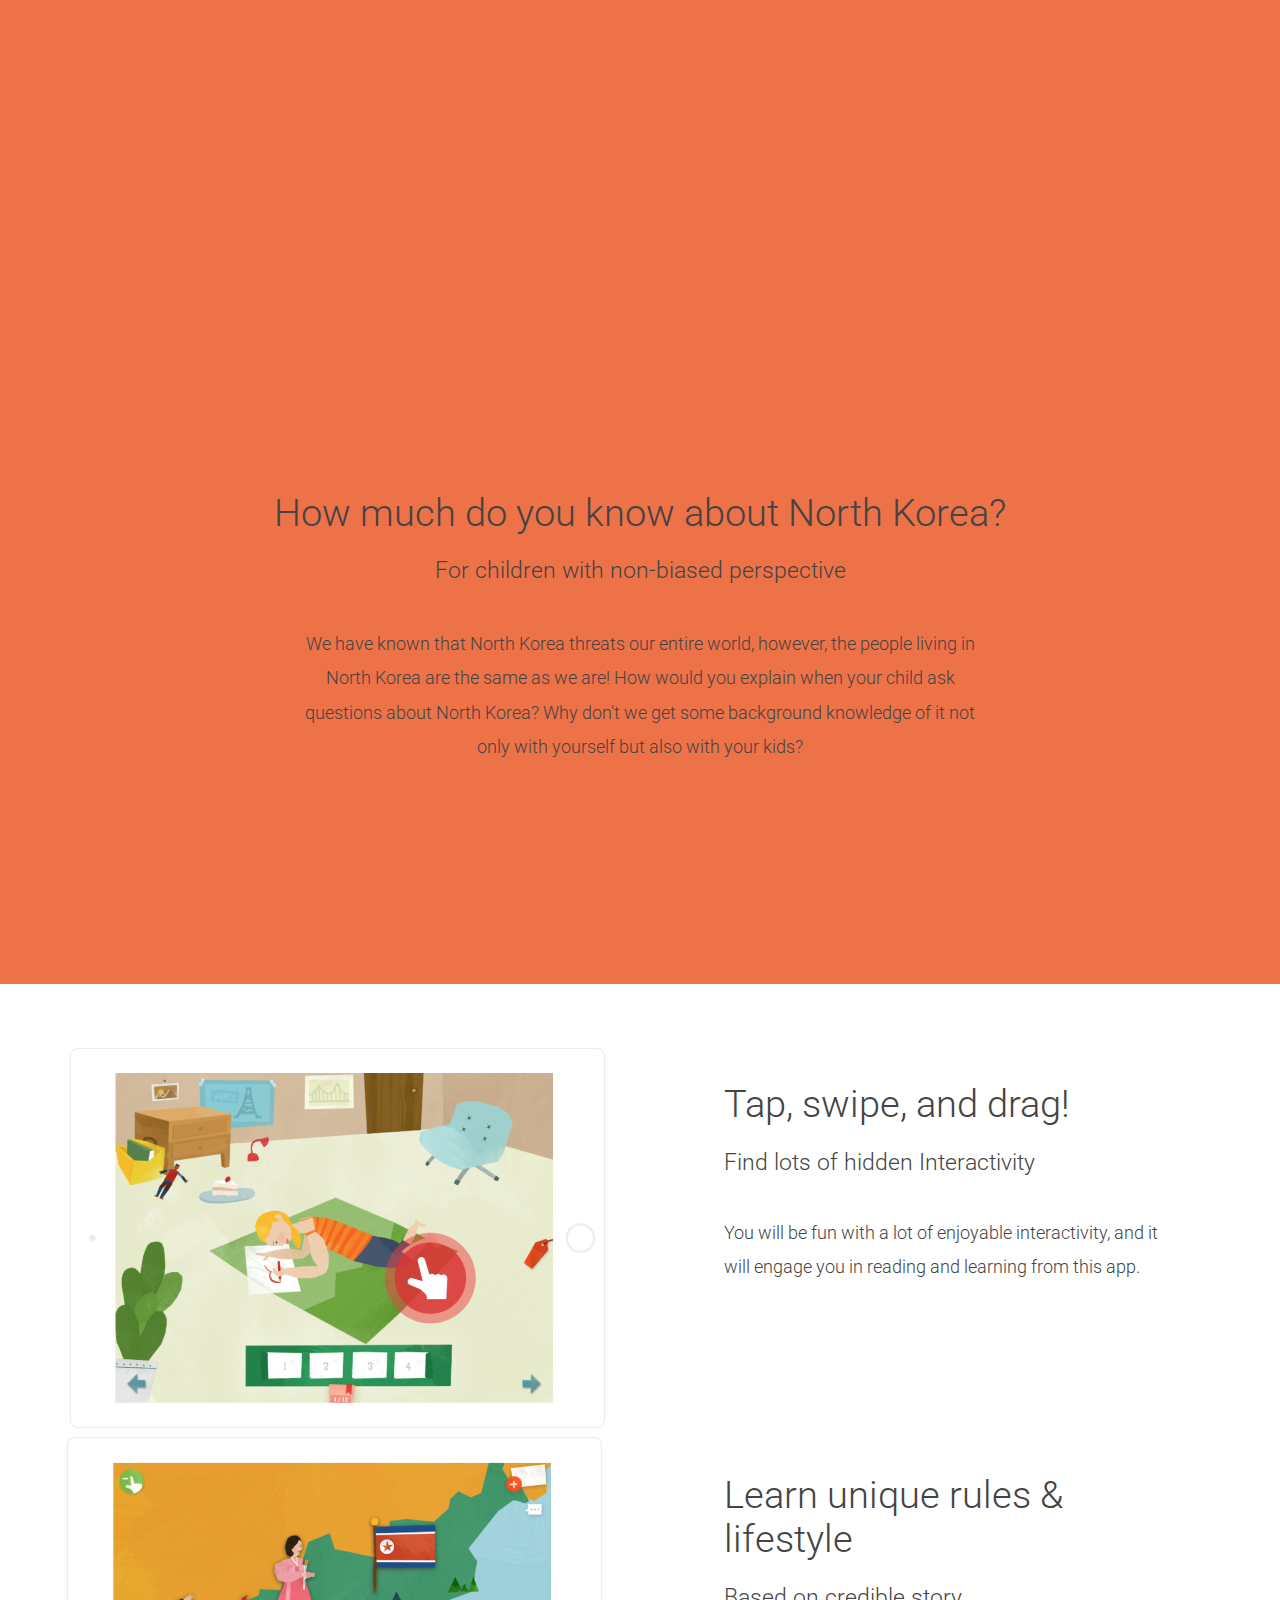
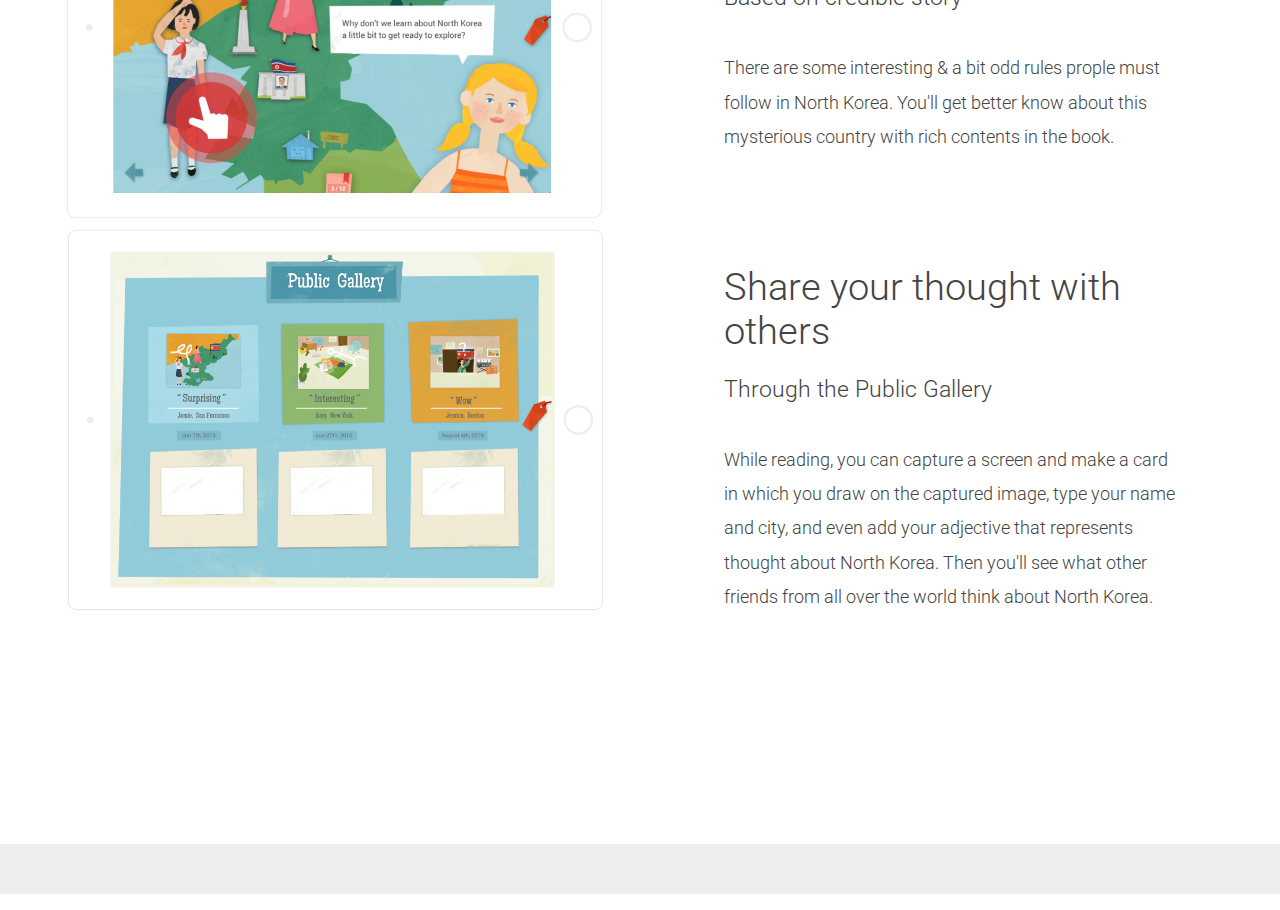
==== commit 8c5d78dc: "updates" ====
--- a/index.html
+++ b/index.html
@@ -3,14 +3,14 @@
 <head>
 <meta charset="UTF-8">
 <title>Shh..It's North Korea</title>
-<link rel="stylesheet" href="style.css">
+<link rel="stylesheet" href="css/style.css">
 <link href="https://fonts.googleapis.com/css?family=Roboto:100,200,300,400" rel="stylesheet">
-<script type="text/javascript" src="jquery-1.10.2.min.js"></script>	
-<script type="text/javascript" src="script.js"></script>
+<script type="text/javascript" src="javascript/jquery-1.10.2.min.js"></script>	
+<script type="text/javascript" src="javascript/script.js"></script>
 </head>
 
 <body>
-<div id="wrapper">
+<div class="wrapper">
 			<nav>	
 			<div id="logo">
 				<img src="images/logo-test.png">
@@ -35,7 +35,7 @@
 						"Shhh...It's North Korea" is an interactive children's book for iPad that integrates reading and fun interactivity into one storytelling experience, and it will be a great tool for kids and parents who want to learn about North Korea and helps to build appropriate perspective of North Korea as well.
 					</p>
 					<button class="button">
-					<span>Prototype</span>
+					<a href="proto.html">Prototype</a>
 					</button>
 			    </div><!--container-->
             </div><!--page1-->
--- a/css/style.css
+++ b/css/style.css
@@ -0,0 +1,464 @@
+body{
+	height:auto;
+	margin:0;
+	padding:0;
+	margin-top:-16px;
+	font-family: 'Roboto', sans-serif;
+	color:#444;
+
+}
+#page1{
+	position:relative;
+	width:100%;
+	height:1300px;
+	background-color:#FFF;
+	padding:0px;
+}
+#page2{
+	position:relative;
+	width:100%;
+	height:1300px;
+	padding:0px;
+}		
+#page3{
+	position:relative;
+	max-width:100%;
+	height:1400px;
+	padding:0px;
+}
+footer{
+	width:100%;
+	height:50px;
+	position:relative;
+	bottom:0;
+	right:0;
+	left:0;
+	display:block;
+	background-color:#eeeeee;
+}	
+nav{
+	position:fixed;
+	z-index: 100;
+	top:0px;
+	width:100%;
+	height:60px;
+}		
+li{
+ 	float:left;
+ 	margin-right:20px; 
+ 	display: table-cell;
+	width: 25%;
+	text-align: center;
+}
+li a{
+	text-decoration:none; 
+	color:#FFF;
+	font-size:18px;
+	font-weight:200; 
+}
+li a:hover{
+	color:#333;
+}
+ul{
+	width:400px;
+	float:right;
+	display:table;
+	margin-top:15px;
+}
+#ul{
+	background-color:#E54D39;
+	position:fixed;
+	z-index: 100;
+	top:0px;
+	width:100%;
+	height:60px;
+}
+.headline{
+	font-size:38px;
+	font-weight:300; 
+	margin-bottom:0;
+}
+.subtitle{
+	font-size:23px;
+	margin-top:15px;
+	margin-bottom:40px;
+	font-weight:300; 
+}
+.maincontainer{	
+	position:absolute;
+	width:100%;
+	height:700px;
+	background-color:#E54D39; 
+    margin: 0 auto;
+}
+.maincontainer img{
+	max-width:850px;
+	position:relative;
+	bottom:-52px;
+	display: block;
+    margin-left: auto;
+    margin-right: auto;
+}
+#page2 .maincontainer{
+	background-color:#ed7248; 
+	height:1300px;
+	color:#222222;
+}
+.container{
+	position:absolute;
+	display:block;
+	width:100%;
+	bottom:8%;
+	text-align:center; 
+	margin-left:auto;
+    margin-right:auto;
+    line-height: 1.4;
+	-webkit-animation: opac 1.5s;
+    animation: opac 1.5s
+}
+#page2 .container{
+	bottom:15%;
+}
+
+/*from universidad*/
+@-webkit-keyframes opac {
+    from {
+        opacity: 0
+    }
+    to {
+        opacity: 1
+    }
+}
+@keyframes opac {
+    from {
+        opacity: 0
+    }
+    to {
+        opacity: 1
+    }
+}
+/*transition from universidad*/
+
+
+.content{
+	line-height:1.9;
+	font-size:18px;
+	font-weight:lighter;
+	margin:0 auto;
+	padding:0 auto;
+	margin-top:30px;
+	margin-bottom:25px;
+	max-width:700px;
+	font-weight:300; 
+}
+.button {
+  display:inline-block;
+  background-color:#E54D39;
+  border-radius:10px;
+  border:none;
+  text-align:center;
+  font-size:22px;
+  padding:8px;
+  width:250px;
+  height:60px;
+  cursor:pointer;
+  margin:5px;
+  margin-top:40px;
+  font-weight:100; 
+}
+.button a{
+	text-decoration:none;
+	color:#FFFFFF;
+}
+.button:hover {background-color:#CF4230}
+/*hover from w3s*/
+
+#logo{
+	position:relative;
+	width:100px;
+	height:60px;
+	top:10px;
+	left:20px;
+}
+#logo img{
+	position:absolute;
+	width:40px;
+	height:auto;
+	z-index:1000; 
+}
+#video-img{
+	margin-top:120px;
+}
+.container-col{
+	width:90%;
+	height:auto;
+	margin:0 auto; 
+	margin-top:60px;
+	max-width:1200px;
+}
+.rightcol{
+	width:40%;
+	height:auto;
+	float:left;
+	margin-top:0px;
+	margin-left:-20px;
+}
+.leftcol{
+	width:59%;
+	height:auto;
+	float:left;
+	margin-right:0;
+}
+.page-p{
+	line-height:1.9;
+	font-size:18px;
+	font-weight:lighter;
+	margin-bottom:25px;
+	max-width:700px;
+	font-weight:300; 
+}
+.page-head{
+	font-size:38px;
+	font-weight:300;
+	margin-bottom:0;
+}
+.page-sub{
+	font-size:23px;
+	margin-bottom:40px;
+	font-weight:300; 
+}
+.ipad-img{
+	width:80%;
+	height:auto;
+	margin-top:0;
+}
+
+
+@media (max-width: 1170px){
+.rightcol{
+	width:40%;
+	margin-left:40px;
+	min-height:370px;
+}
+.leftcol{
+	width:50%;
+	min-height:370px;
+}
+.ipad-img{
+	width:480px;
+	height:auto;
+	margin-top:0;
+}
+.page-head{
+	font-size:33px;
+	font-weight:300;
+	margin-bottom:0;
+}
+.page-sub{
+	font-size:20px;
+	margin-bottom:40px;
+	font-weight:300; 
+}
+.page-p{
+	line-height:1.9;
+	font-size:16px;
+	margin-bottom:25px;
+	max-width:500px;
+}
+@media (max-width: 950px){
+#video-img{
+	width:800px;
+}
+.ipad-img{
+	width:100%;
+}
+.rightcol{
+	width:53%;
+}
+.leftcol{
+	width:40%;
+}	
+}
+	
+@media (max-width: 768px){
+.container{
+	bottom:6%;
+}
+.content{ 
+	margin-top:40px;
+	max-width:550px;
+}
+.maincontainer{	
+	position:absolute;
+	width:100%;
+	height:600px;
+}
+.maincontainer img{
+	max-width:650px;
+	position:relative;
+	bottom:-104px;
+}
+.headline{
+	font-size:33px;
+}
+.subtitle{
+	font-size:20px;
+}
+.content{
+	font-size:16px;
+}
+#page1, #page2{
+	height:1100px;
+}
+#page3{
+	height:2400px;
+}
+.container-col{
+	width:80%;
+	margin-top:0px;
+	text-align:center; 
+}
+.rightcol{
+	width:100%;
+	float:none;
+	min-height:240px;
+	padding:0px;
+	margin-left:20px;
+}
+.leftcol{
+	width:100%;
+	float:none;
+	min-height:240px;
+}
+.page-p{
+	max-width:560px;
+	font-weight:300; 
+}
+.page-head{
+	font-size:33px;
+	font-weight:300;
+	margin-bottom:0;
+}
+.page-sub{
+	font-size:20px;
+	margin-bottom:40px;
+	font-weight:300; 
+}
+.ipad-img{
+	width:100%;
+	height:auto;
+	margin-top:0;
+}
+#page2 .maincontainer{
+	height:1000px;
+}
+
+}
+
+@media (max-width: 400px){
+.container{
+	bottom:11%;
+	max-width:350px;
+	margin-left:20px;
+}
+.content{ 
+	margin-top:40px;
+	font-size:15px;
+}
+.maincontainer{	
+	position:absolute;
+	width:100%;
+	height:400px;
+}
+.maincontainer img{
+	max-width:400px;
+	position:relative;
+	bottom:-95px;
+}
+.headline{
+	font-size:30px;
+	margin-bottom:0;
+}
+.subtitle{
+	font-size:18px;
+	margin-bottom:40px; 
+}
+.button {
+	margin-top:60px;
+	width:330px;	
+}
+#page1{
+	height:1000px;
+}
+#page3{
+	height:1850px;
+}
+ul{
+	width:350px;
+	margin-left:35px;
+	float:none;
+}
+li{
+ 	margin-right:30px;
+ 	margin-top:3px; 
+	width:20%;
+}
+li a{
+	font-size:16px;
+}	
+#video-img{
+	margin-top:20px;
+	width:350px;
+}
+.ipad-img{
+	width:100%;
+}
+.rightcol{
+	width:100%;
+	margin:0;
+	height:auto;
+}
+.leftcol{
+	width:100%;
+	margin:0;
+	height:auto;
+}
+#page2{
+	height:800px;
+}
+#page2 .container{
+	bottom:50px;
+}
+#page2 .maincontainer{
+	height:800px;
+}
+.container-col{
+	width:80%;
+	height:auto; 
+	margin-top:60px;
+}
+#logo img{
+	width:30px;
+	padding:5px;
+}
+.page-p{
+	font-size:15px;
+}
+.page-head{
+	font-size:30px;
+	margin-bottom:0;
+}
+.page-sub{
+	font-size:18px;
+	margin-bottom:30px;
+	font-weight:300; 
+}
+.rightcol{
+	min-height:190px;
+}
+.leftcol{
+	min-height:190px;
+}
+}
+
+
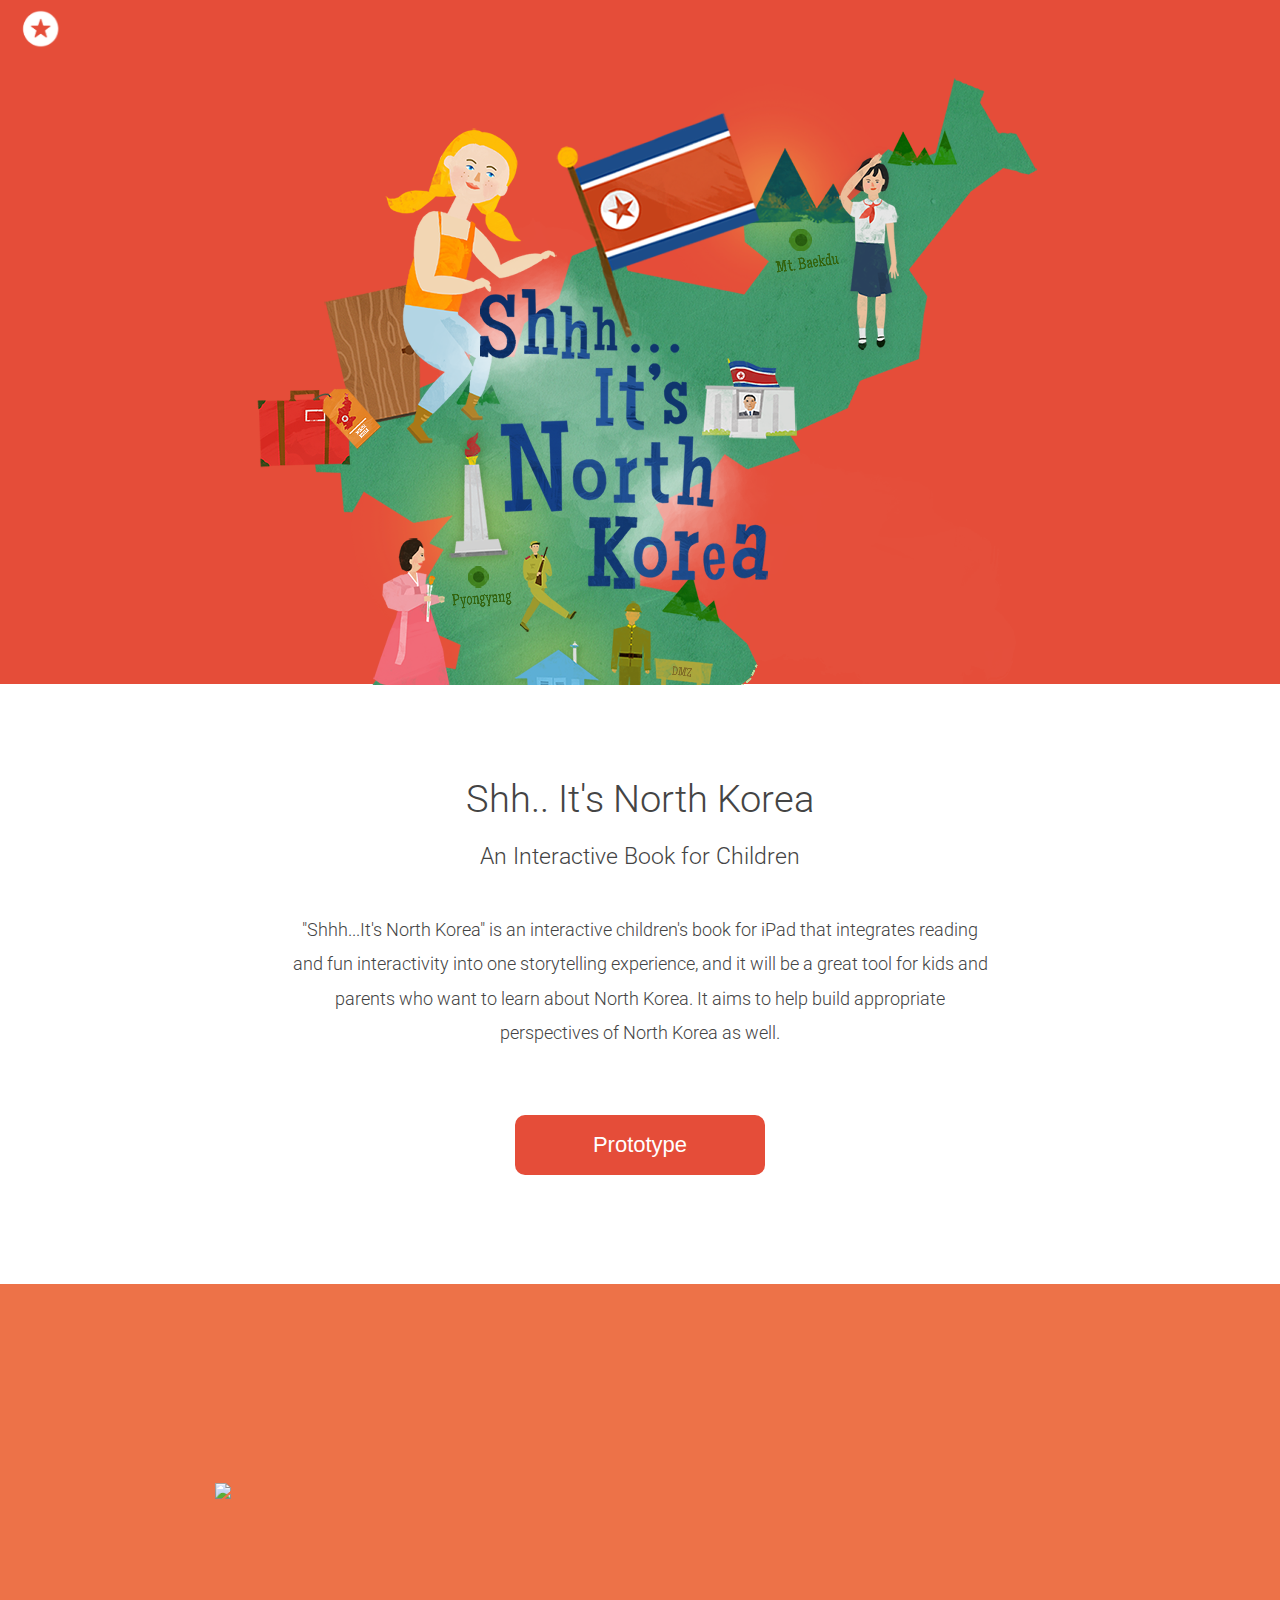
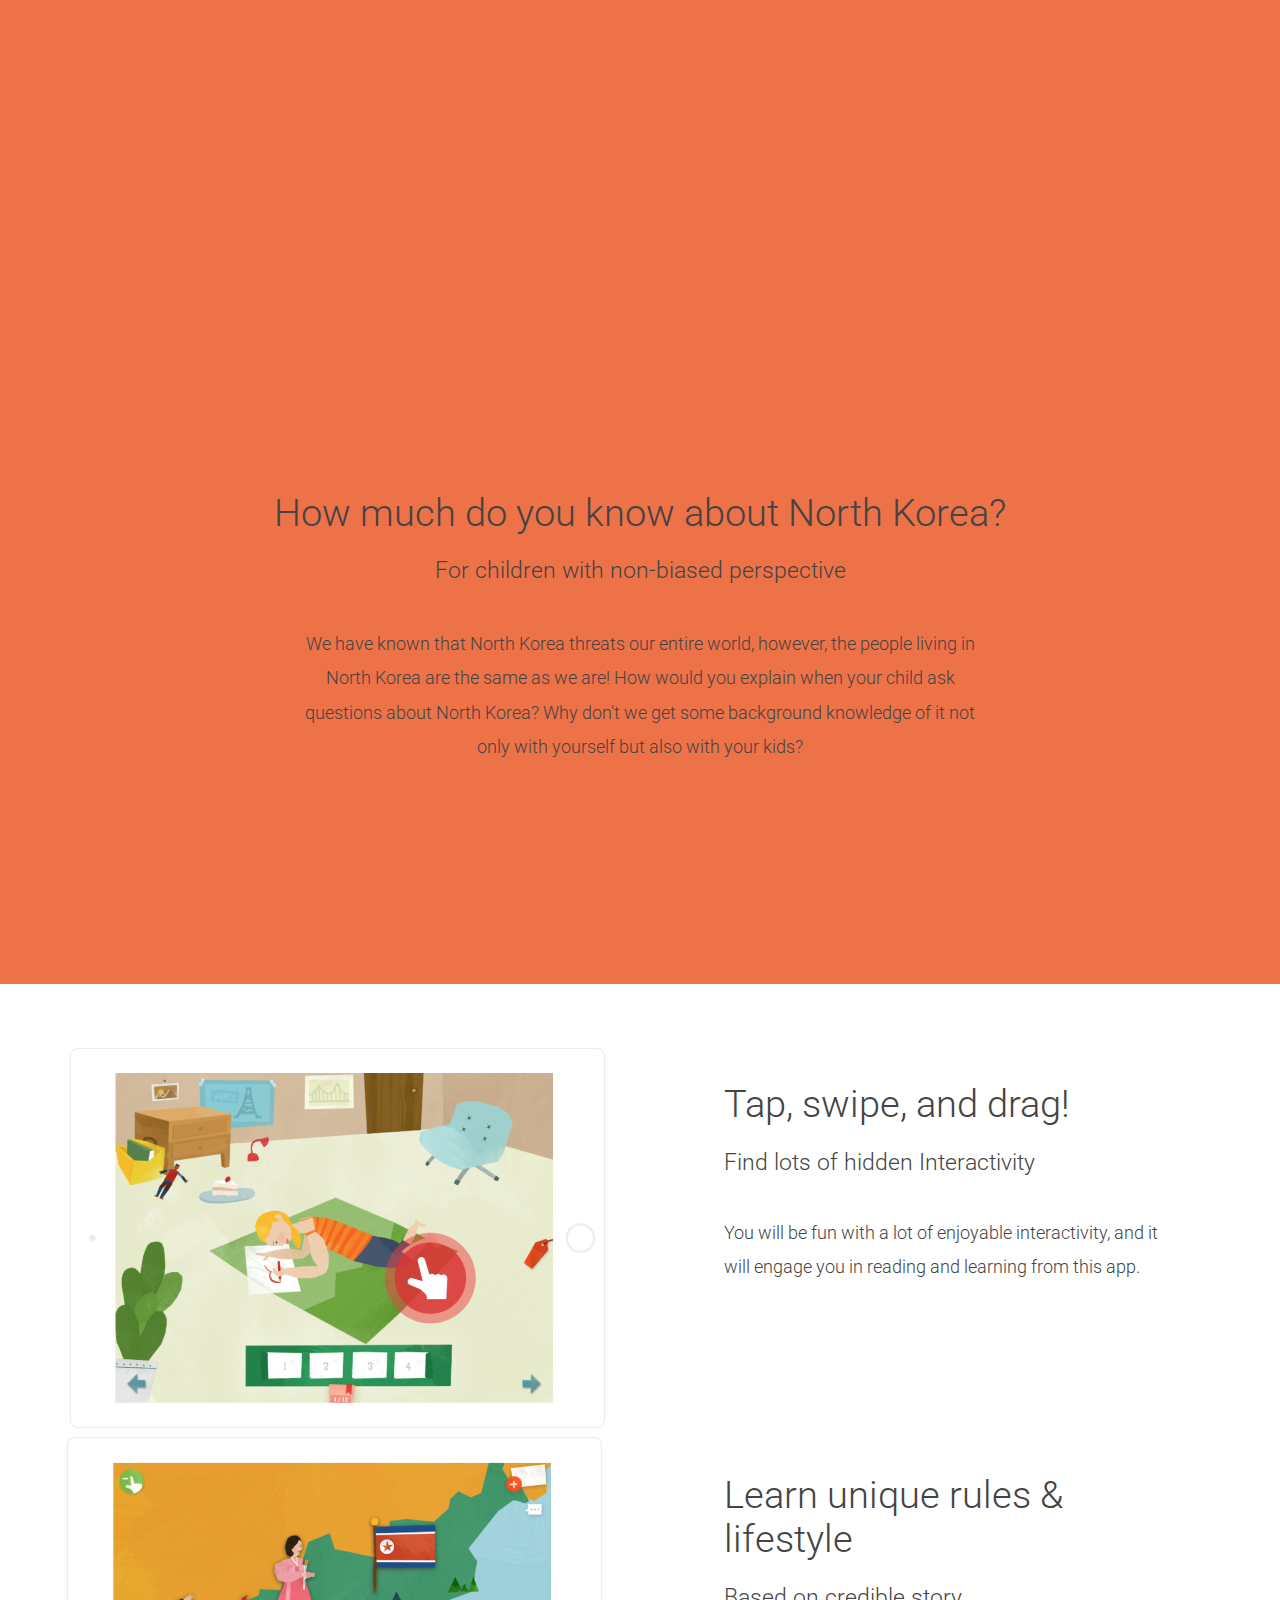
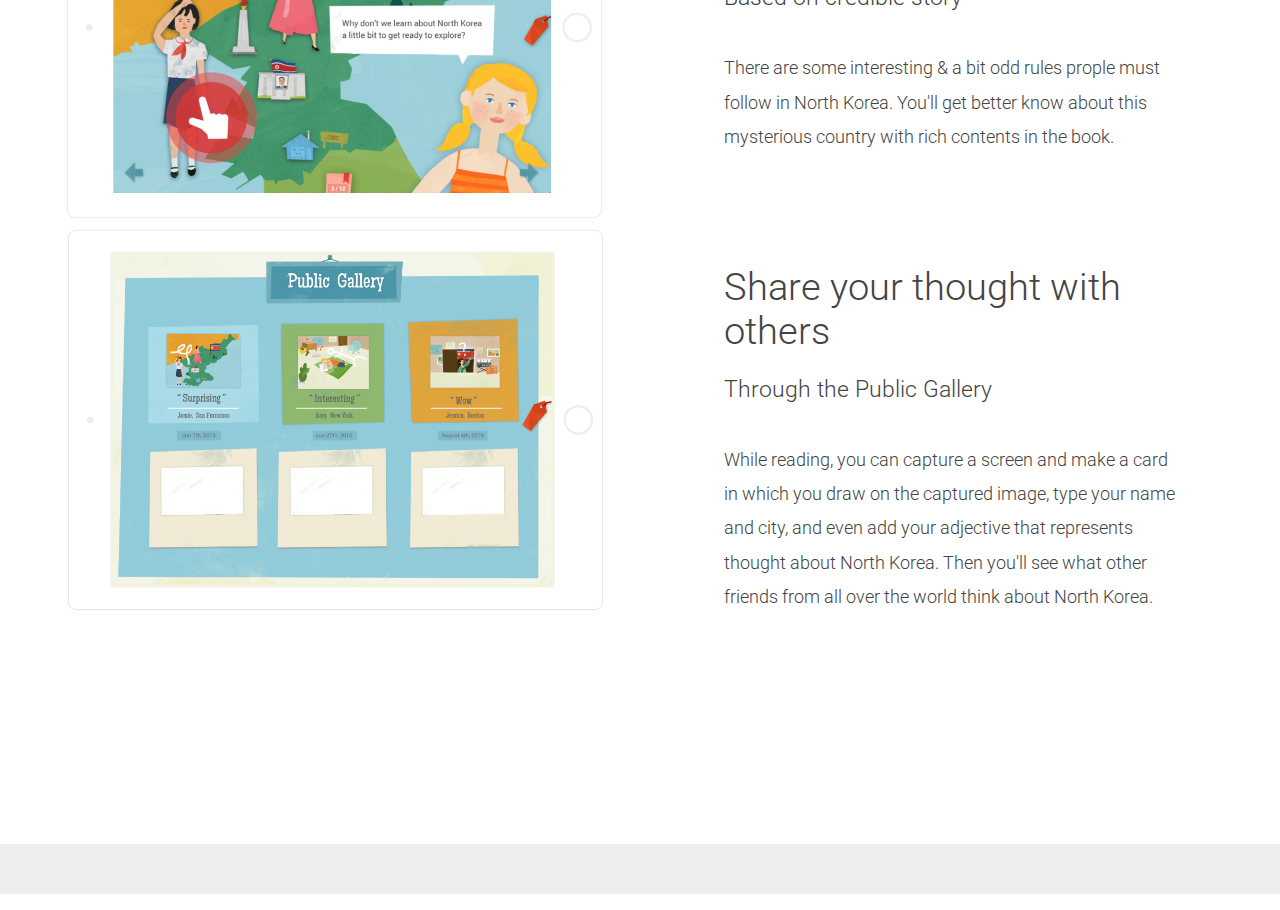
==== commit e3d57ca1: "Page 4 and broken functions" ====
--- a/index.html
+++ b/index.html
@@ -7,12 +7,14 @@
 <link href="https://fonts.googleapis.com/css?family=Roboto:100,200,300,400" rel="stylesheet">
 <script type="text/javascript" src="javascript/jquery-1.10.2.min.js"></script>	
 <script type="text/javascript" src="javascript/script.js"></script>
+<link rel="icon" type="image/png" href="images/nk-icon.png">
+<link rel="shortcut icon" href="images/nk-icon.ico">
 </head>
 
 <body>
 <div class="wrapper">
-			<nav>	
-			<div id="logo">
+		<nav>	
+			<div class="logo">
 				<img src="images/logo-test.png">
 			</div><!--logo-->
 			<div id="ul">		
@@ -21,18 +23,18 @@
                         <li><a href="#page2" class="mainnav">About</a></li>
                         <li><a href="#page3" class="mainnav">Features</a></li>
                     </ul>
-            </div><!--ul-->        
+                  </div><!--ul-->        
             </nav>
           
             <div id="page1">
             <div class="maincontainer">
-            	<img src="images/main.png">
+            	<img src="images/main-sm.png">
 	         </div><!--maincontainer-->
 	         <div class="container">
 					<p class="headline">Shh.. It's North Korea</p>
 					<p class="subtitle">An Interactive Book for Children</p>
 					<p class="content">
-						"Shhh...It's North Korea" is an interactive children's book for iPad that integrates reading and fun interactivity into one storytelling experience, and it will be a great tool for kids and parents who want to learn about North Korea and helps to build appropriate perspective of North Korea as well.
+						"Shhh...It's North Korea" is an interactive children's book for iPad that integrates reading and fun interactivity into one storytelling experience, and it will be a great tool for kids and parents who want to learn about North Korea. It aims to help build appropriate perspectives of North Korea as well.
 					</p>
 					<button class="button">
 					<a href="proto.html">Prototype</a>
--- a/css/style.css
+++ b/css/style.css
@@ -6,6 +6,9 @@
 	font-family: 'Roboto', sans-serif;
 	color:#444;
 
+}
+button{
+	outline: none;
 }
 #page1{
 	position:relative;
@@ -94,7 +97,7 @@
 .maincontainer img{
 	max-width:850px;
 	position:relative;
-	bottom:-52px;
+	bottom:-79px;
 	display: block;
     margin-left: auto;
     margin-right: auto;
@@ -113,14 +116,13 @@
 	margin-left:auto;
     margin-right:auto;
     line-height: 1.4;
-	-webkit-animation: opac 1.5s;
-    animation: opac 1.5s
+	/*-webkit-animation: opac 1.5s;
+    animation: opac 1.5s*/
 }
 #page2 .container{
 	bottom:15%;
 }
 
-/*from universidad*/
 @-webkit-keyframes opac {
     from {
         opacity: 0
@@ -137,8 +139,6 @@
         opacity: 1
     }
 }
-/*transition from universidad*/
-
 
 .content{
 	line-height:1.9;
@@ -173,14 +173,14 @@
 .button:hover {background-color:#CF4230}
 /*hover from w3s*/
 
-#logo{
+.logo{
 	position:relative;
 	width:100px;
 	height:60px;
 	top:10px;
 	left:20px;
 }
-#logo img{
+.logo img{
 	position:absolute;
 	width:40px;
 	height:auto;
@@ -352,7 +352,6 @@
 #page2 .maincontainer{
 	height:1000px;
 }
-
 }
 
 @media (max-width: 400px){
